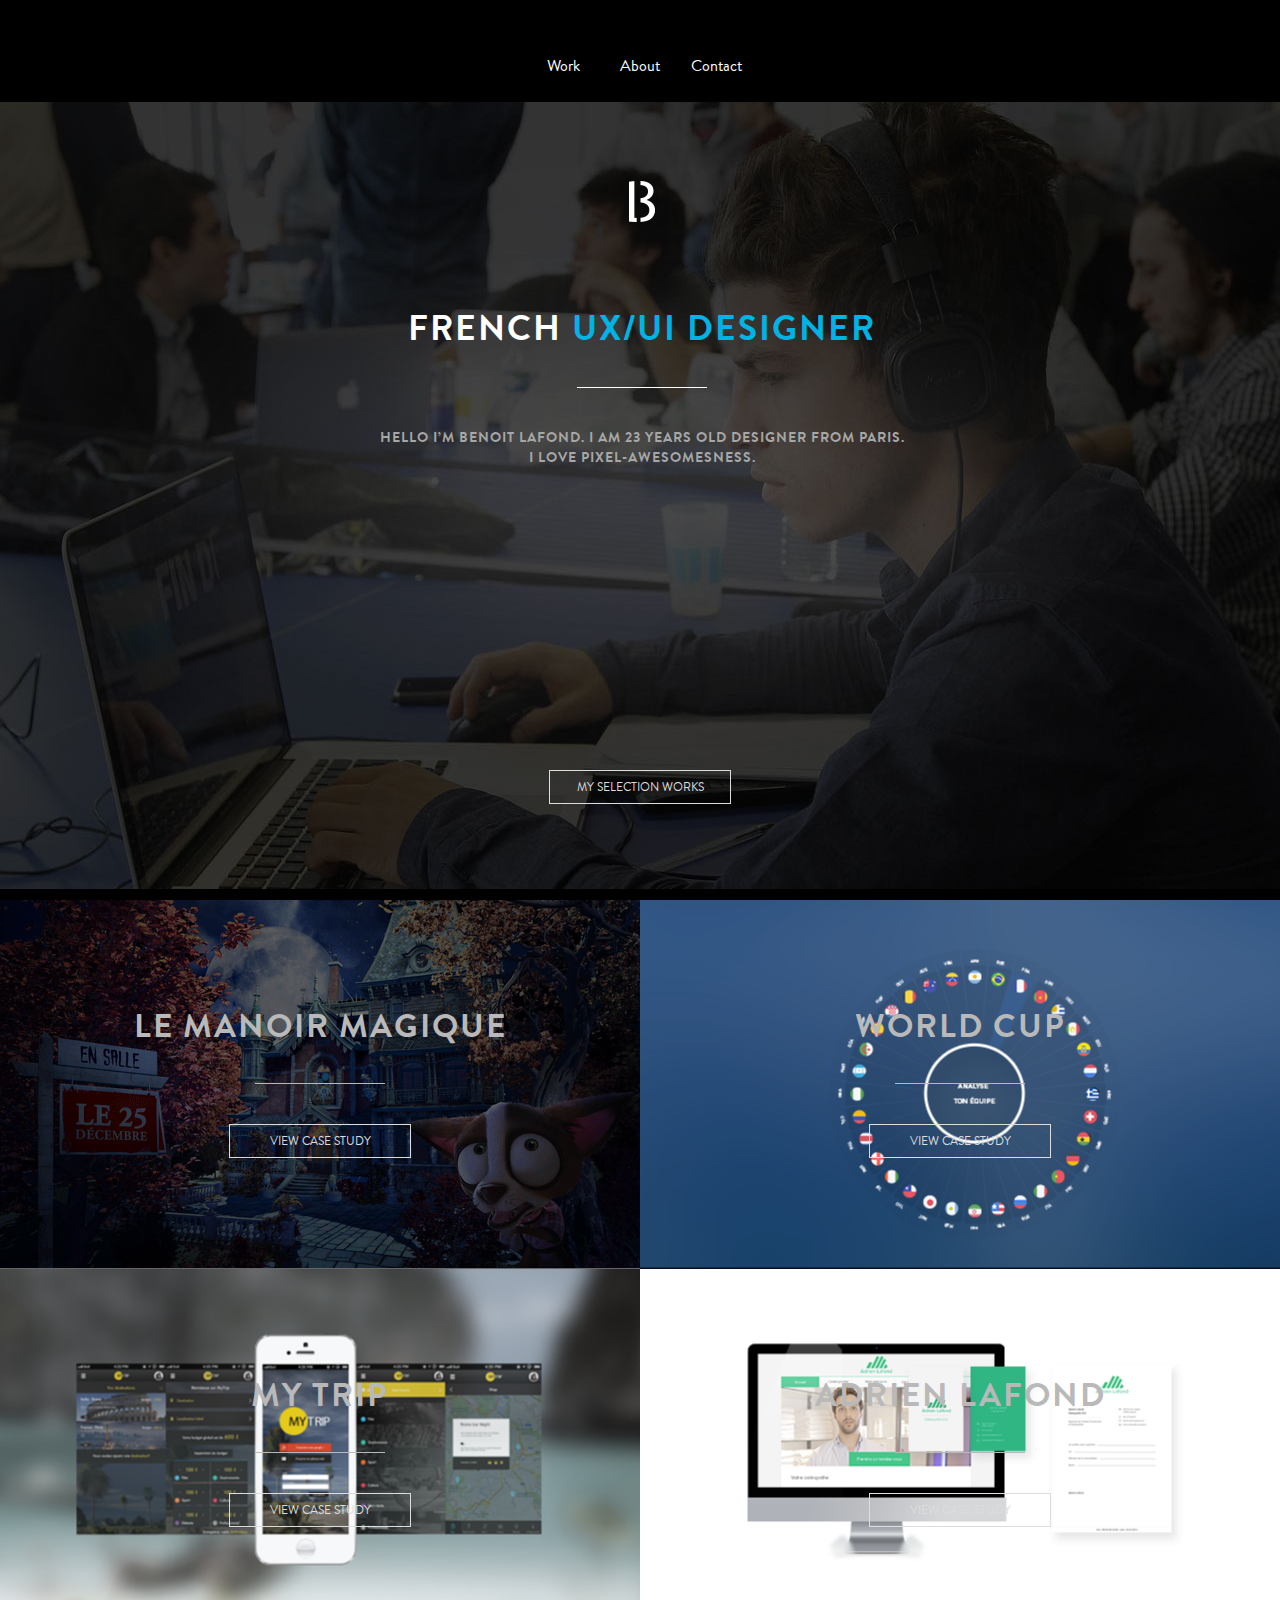
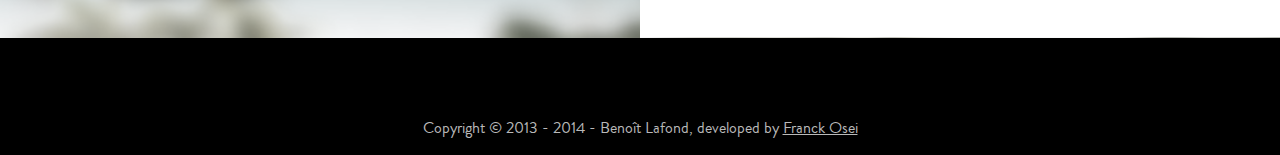
==== www/index.html @ 5cbf1e2f "color + size H1" ====
<!DOCTYPE html>
<html lang="fr" class="no-js">
	<head>
		<meta charset="UTF-8" />
		<meta http-equiv="X-UA-Compatible" content="IE=edge,chrome=1"> 
		<meta name="viewport" content="width=device-width, initial-scale=1.0"> 
		<title>Benoit Lafond - French UX/UI Designer</title>
		<meta name="description" content="Benoit Lafond - French UX/UI Designer - HELLO I’M BENOIT LAFOND. I AM 23 YEARS OLD DESIGNER FROM PARIS. I LOVE PIXEL-AWESOMESNESS." />
		<!--<link rel="stylesheet" type="text/css" href="css/default.css" />-->
		<link rel="stylesheet" type="text/css" href="css/style.css" />
		<script src="js/modernizr.custom.js"></script>
	</head>
	<body>
		<div class="container">

			<div id="top">
			<div class="main">
				<div id="cbp-contentslider" class="cbp-contentslider">
					<header>
					
						<nav>
							<a href="#slide1"><span>Work</span></a>
							<a href="#slide2"><span>About</span></a>
							<a href="#slide3"><span>Contact</span></a>
						</nav>
					
					</header>
					
					<ul>
						<li id="slide1">
							<div id="home">
								<div class="cbp-content">
						  			<div class="logo"></div>
						  			<h1>French <span>UX/UI designer</span></h1>
						  			<div class="separator"></div>
						  			<p>Hello i’m benoit Lafond.
						  			I am 23 years old designer from paris. </br>
							  			I love pixel-awesomesness.</p>
								</div>
							</div>
							
						</li>
						
						<li id="slide2">
							<div id="about">
								<div class="cbp-content">
						  			<div class="logo"></div>
						  			<div class="links">
						  				<a href="#">Who I am</a>
						  				<a href="#middle">What I do</a>
						  			</div>
						  			
						  			<div class="separator"></div>
						  			<p>Lorem ipsum dolor sit amet, consectetur adipisicing elit, sed do eiusmod tempor incididunt ut labore et dolore magna aliqua. Ut enim ad minim veniam, quis nostrud exercitation ullamco laboris nisi ut aliquip ex ea commodo consequat. Duis aute irure dolor in reprehenderit inatur aut odit aut fugit, sed quia consequuntur magni dolores eos qui ratione voluptatem sequi nesciunt. Neque porro quisquam est, qui dolorem ipsum quia dolor sit amet, consectetur, adipisci velit, sed quia non numquam eius modi tempora incidunt ut labore et dolore magnam aliquam </p>
							  		
						  		</div>
							</div>
							
						</li>

					</ul>
					

				</div>
				<div class="btn">
					<a href="#middle">My selection works</a>
				</div>
				
			</div>
			</div>
			
			
  	<div id="middle">
  		<section class="works">
  			
  			<article class="projet-1">
  				
  				<div class="text">
	  				<h1>Le manoir magique</h1>
	  				<div class="separator"></div>
	  				<div class="btn">
		  				<a href="#">View case study</a>
		  			</div>
  				</div>
  			</article>
  			
  			<article class="projet-2">
  				
  				<div class="text">
	  				<h1>World cup</h1>
	  				<div class="separator"></div>
	  				<div class="btn">
		  				<a href="#">View case study</a>
		  			</div>
  				</div>
	  			
  			</article>
  			
  			<article class="projet-3">
  			
  				<div class="text">
	  				<h1>My Trip</h1>
	  				<div class="separator"></div>
	  				<div class="btn">
		  				<a href="#">View case study</a>
		  			</div>
  				</div>
	  			
  			</article>
  			
  			<article class="projet-4">
  			
  				<div class="text">
	  				<h1>Adrien Lafond</h1>
	  				<div class="separator"></div>
	  				<div class="btn">
		  				<a href="#">View case study</a>
		  			</div>
  				</div>
	  			
  			</article>
  			
  		</section>
  	</div>
  	
  	<div id="bottom">
	  	<footer>
	  	
	  		<p>Copyright © 2013 - 2014 - Benoît Lafond, developed by <a href="#">Franck Osei</a></p>
	  	
	  	</footer>
  	</div>	
			
			
			
		</div>
		<script src="https://ajax.googleapis.com/ajax/libs/jquery/1.9.1/jquery.min.js"></script>
		<script src="js/jquery.cbpContentSlider.min.js"></script>
		<script>
			$(function() {
				/*
				- how to call the plugin:
				$( selector ).cbpContentSlider( [options] );
				- options:
				{
					// default transition speed (ms)
					speed : 500,
					// default transition easing
					easing : 'ease-in-out',
					// current item's index
					current : 0
				}
				- destroy:
				$( selector ).cbpContentSlider( 'destroy' );
				*/

				$( '#cbp-contentslider' ).cbpContentSlider();
			});
  
				  $('a[href^="#"]').click(function(){  
				    var the_id = $(this).attr("href");  
				    $('html, body').animate({  
				        scrollTop:$(the_id).offset().top  
				    }, 'slow');  
				    return false;  
				}); 
				
				  $('a[href^="#"]').click(function(){  
				    var the_id = $(this).attr("href");  
				    $('html, body').animate({  
				        scrollLeft:$(the_id).offset().left  
				    }, 'slow');  
				    return false;  
				}); 

		</script>
	</body>
</html>
---- www/css/style.css ----
/* http://meyerweb.com/eric/tools/css/reset/ 
   v2.0 | 20110126
   License: none (public domain)
*/

html, body, div, span, applet, object, iframe,
h1, h2, h3, h4, h5, h6, p, blockquote, pre,
a, abbr, acronym, address, big, cite, code,
del, dfn, em, img, ins, kbd, q, s, samp,
small, strike, strong, sub, sup, tt, var,
b, u, i, center,
dl, dt, dd, ol, ul, li,
fieldset, form, label, legend,
table, caption, tbody, tfoot, thead, tr, th, td,
article, aside, canvas, details, embed, 
figure, figcaption, footer, header, hgroup, 
menu, nav, output, ruby, section, summary,
time, mark, audio, video {
	margin: 0;
	padding: 0;
	border: 0;
	font-size: 100%;
	font: inherit;
	vertical-align: baseline;
}
/* HTML5 display-role reset for older browsers */
article, aside, details, figcaption, figure, 
footer, header, hgroup, menu, nav, section {
	display: block;
}
body {
	line-height: 1;
}
ol, ul {
	list-style: none;
}
blockquote, q {
	quotes: none;
}
blockquote:before, blockquote:after,
q:before, q:after {
	content: '';
	content: none;
}
table {
	border-collapse: collapse;
	border-spacing: 0;
}


/* FONT GENERATOR */

@font-face {
    font-family: 'brandon_grotesquebold_italic';
    src: url('font/brandon_bld_it-webfont.eot');
    src: url('font/brandon_bld_it-webfont.eot?#iefix') format('embedded-opentype'),
         url('font/brandon_bld_it-webfont.woff') format('woff'),
         url('font/brandon_bld_it-webfont.ttf') format('truetype'),
         url('font/brandon_bld_it-webfont.svg#brandon_grotesquebold_italic') format('svg');
    font-weight: normal;
    font-style: normal;

}




@font-face {
    font-family: 'brandon_grotesquebold';
    src: url('font/brandon_bld-webfont.eot');
    src: url('font/brandon_bld-webfont.eot?#iefix') format('embedded-opentype'),
         url('font/brandon_bld-webfont.woff') format('woff'),
         url('font/brandon_bld-webfont.ttf') format('truetype'),
         url('font/brandon_bld-webfont.svg#brandon_grotesquebold') format('svg');
    font-weight: normal;
    font-style: normal;

}




@font-face {
    font-family: 'brandon_grotesqueRgIt';
    src: url('font/brandon_reg_it-webfont.eot');
    src: url('font/brandon_reg_it-webfont.eot?#iefix') format('embedded-opentype'),
         url('font/brandon_reg_it-webfont.woff') format('woff'),
         url('font/brandon_reg_it-webfont.ttf') format('truetype'),
         url('font/brandon_reg_it-webfont.svg#brandon_grotesqueRgIt') format('svg');
    font-weight: normal;
    font-style: normal;

}

@font-face {
    font-family: 'brandon_grotesqueregular';
    src: url('font/brandon_reg-webfont.eot');
    src: url('font/brandon_reg-webfont.eot?#iefix') format('embedded-opentype'),
         url('font/brandon_reg-webfont.woff') format('woff'),
         url('font/brandon_reg-webfont.ttf') format('truetype'),
         url('font/brandon_reg-webfont.svg#brandon_grotesqueregular') format('svg');
    font-weight: normal;
    font-style: normal;

}

/* FONT GENERATOR */


/*GENERIC CSS*/
/* Needed for a fluid height: */
html, body, .container, .main { height: 100%;}

body {
	background: url(images/background.jpg);
	height: 100%;
	min-height: 100%;
	width: 100%;
	margin: 0;
	padding: 0;
	background-color: #000;
	background-repeat: no-repeat;
	background-position:center;
	background-position-y: 90%;
	font-family: "brandon_grotesqueregular";
}

/*GENERIC CSS*/

/* main wrapper */
.cbp-contentslider {
	width: 100%;
	height: 90%;
	margin: 0 auto;
}

.cbp-contentslider > ul {
	list-style: none;
	height: 100%;
	width: 100%;
	overflow: hidden;
	position: relative;
	padding: 0;
	margin: 0;
}

.cbp-contentslider > ul li {
	position: absolute;
	width: 97.6%;
	height: 100%;
	left: 0;
	top: 0;
	padding: 1em;
	color: #fff;
}

/* Whithout JS, we use :target */
.cbp-contentslider > ul li:target {
	z-index: 100;
}
.cbp-contentslider nav {
	
	margin:0 auto;
	width: 20%;	
	text-align: center;	
	font-size: 16px;
}
.cbp-contentslider nav a {
	float: left;
	-webkit-transition: color 0.2s ease-in-out, background-color 0.2s ease-in-out;
	-moz-transition: color 0.2s ease-in-out, background-color 0.2s ease-in-out;
	transition: color 0.2s ease-in-out, background-color 0.2s ease-in-out;
	
}



.cbp-contentslider nav a span {
	display: block;
}

.cbp-contentslider nav a:hover {
	color: #fff;
}

.cbp-contentslider nav a.rc-active {
	
	color: #fff;
}



/*TOP SIDE CSS*/


#top{
	height: 100%;
	width: 90%;
	margin: 0 auto;
	overflow: hidden;
	
	
}

#home{
	height: 100%;
	width: 100%;
	margin: 0 auto;
	float: left;
	overflow: hidden;
	
}

#home ul{
	height: 100%;
	width: 100%;
	margin: 0 auto;
	float: left;
	overflow: hidden;
	
}

#home .home-container {
	width: 80%;
	margin: 0 auto;
	border: 1px solid white;
}






/*Header*/
header {
	padding-top: 5%;	
}

nav {
	margin:0 auto;
	width: 20%;	
	text-align: center;	
	font-size: 16px;
}

nav li{
	display: inline-block;
	padding:0 8% 0 8%;
	height: 10px;
	border-left: 1px solid white;
	border-right: 1px solid white; 
		color: white;
	text-decoration: none;
	cursor: pointer;	
}

nav li:first-child{
	padding:0 8% 0 0; 
	border: none; 	
}

nav li:last-child{
	padding:0 0 0 8%; 
	border: none;	
}

nav a{
	color: white;
	text-decoration: none;	
}

nav a:hover{
	color: white;
	text-decoration: underline;	
}

.logo {
	background-image: url(images/logo.png);
	height: 43px;
	width: 28px;
	margin: 8% auto;
}


/*Header*/


/*First section*/
#home h1 {
	color: #fff;
	text-transform: uppercase;
	font-family: "brandon_grotesquebold";
	text-align: center;
	font-size: 35px;
	letter-spacing: 2px;
}

#home h1 span {
	color: #00b3e5;
}

.separator{
	border-bottom: 1px solid #fff;
	width: 130px;
	margin: 40px auto 20px auto;
}

#home p{
	width: 59%;
	padding: 20px 0 20px 0;
	margin: 0 auto;
	color:#a7a7a7;
	text-transform: uppercase;
	letter-spacing: 1px;
	font-family: "brandon_grotesquebold";
	text-align: center;
	line-height: 20px;
	font-size: 14px;
}

#about .links {
	width: 50%;
	margin: 0 auto;
	text-align: center;
}

#about .links a {
	color:#fff;
	padding: 0 5% 0 5%;
	text-decoration: none;
	text-transform: uppercase;
}

#about p {
	width: 50%;
	text-align:center;
	margin: 35px auto;
	color: rgba(255, 255, 255, 0.3);
	line-height: 20px;
}



.btn a {
	border: 1px solid #dddddd;
	text-align: center;
	width: 180px;
	display: block;
	margin:0 auto;
	padding: 10px 0 10px 0;
	color: #dddddd;
	text-decoration: none;
	text-transform: uppercase;
	font-size: 12px;
	position: relative;
	bottom:40px;
	z-index: 999;
	
}

/*First section*/
/*TOP SIDE CSS*/


/*MIDDLE SIDE CSS*/

#middle {
	height: 90%;
}

#middle .works{
	}

#middle .works article{
	width: 50%;
	height:370px;
	float: left;
}

#middle h1 {
	color: #fff;
	text-transform: uppercase;
	font-family: "brandon_grotesquebold";
	text-align: center;
	font-size: 33px;
	letter-spacing: 2px;
	
}



#middle .separator{
	border-bottom: 1px solid #fff;
	width: 130px;
	margin: 40px auto 80px auto;
}

#middle p{
	width: 48%;
	padding: 20px 0 20px 0;
	margin: 0 auto;
	color:#a7a7a7;
	text-transform: uppercase;
	letter-spacing: 1px;
	font-family: "brandon_grotesquebold";
	text-align: center;
	line-height: 35px;
}


#middle .btn a {
	border: 1px solid #dddddd;
	text-align: center;
	width: 180px;
	display: block;
	margin:2% auto;
	padding: 10px 0 10px 0;
	color: #dddddd;
	text-decoration: none;
	text-transform: uppercase;
	font-size: 12px;
	
}

#middle .works article .text{
	padding-top: 110px;
	background-color: rgba(0, 0, 0, 0.0);
	height: 259px;
	opacity: 1;
	transition: background 0.2s ease-in-out;
}

#middle .works article .text:hover{
	background-color: rgba(0, 0, 0, 0.7);
	transition: background 0.2s ease-in-out;
}

#middle .works .projet-1{
	background-image: url(images/le-manoir-enchante.png);
	background-repeat: no-repeat;
	background-position: center;
	height:369px;
}

#middle .works .projet-2{
	background-image: url(images/world-cup.png);
	background-repeat: no-repeat;
	background-position: center;
	height:369px;
}

#middle .works .projet-3{
	background-image: url(images/mytrip.png);
	background-repeat: no-repeat;
	background-position: center;
	height:369px;
}

#middle .works .projet-4{
	background-image: url(images/adrienlafond.png);
	background-repeat: no-repeat;
	background-position: center;
	height:369px;
}

#middle .works article .text h1{
	color: #b9b9b9;
}

#middle .works article .text .separator{
	border-bottom:1px solid #b9b9b9;
	margin: 40px auto 80px auto;
}


/*MIDDLE SIDE CSS*/




/*BOTTOM SIDE CSS*/

#bottom {
	color: #b9b9b9;
	height: 5%;
	/*height: 61px;*/
	
}

#bottom footer {
	position: relative;
	text-align: center;
	display: inline-block;
	margin: 0 auto;
	width: 100%;
	
}

#bottom footer p{
	text-align: center;
	position: relative;
	margin: 0 auto;
	text-align: center;
	display: inline-block;
	padding: 10px 0 10px 0;
	height: 8%;
	margin: 0 auto;
	width: 100%;
	
}

#bottom footer a{
	color: #b9b9b9;
	
}
/*BOTTOM SIDE CSS*/
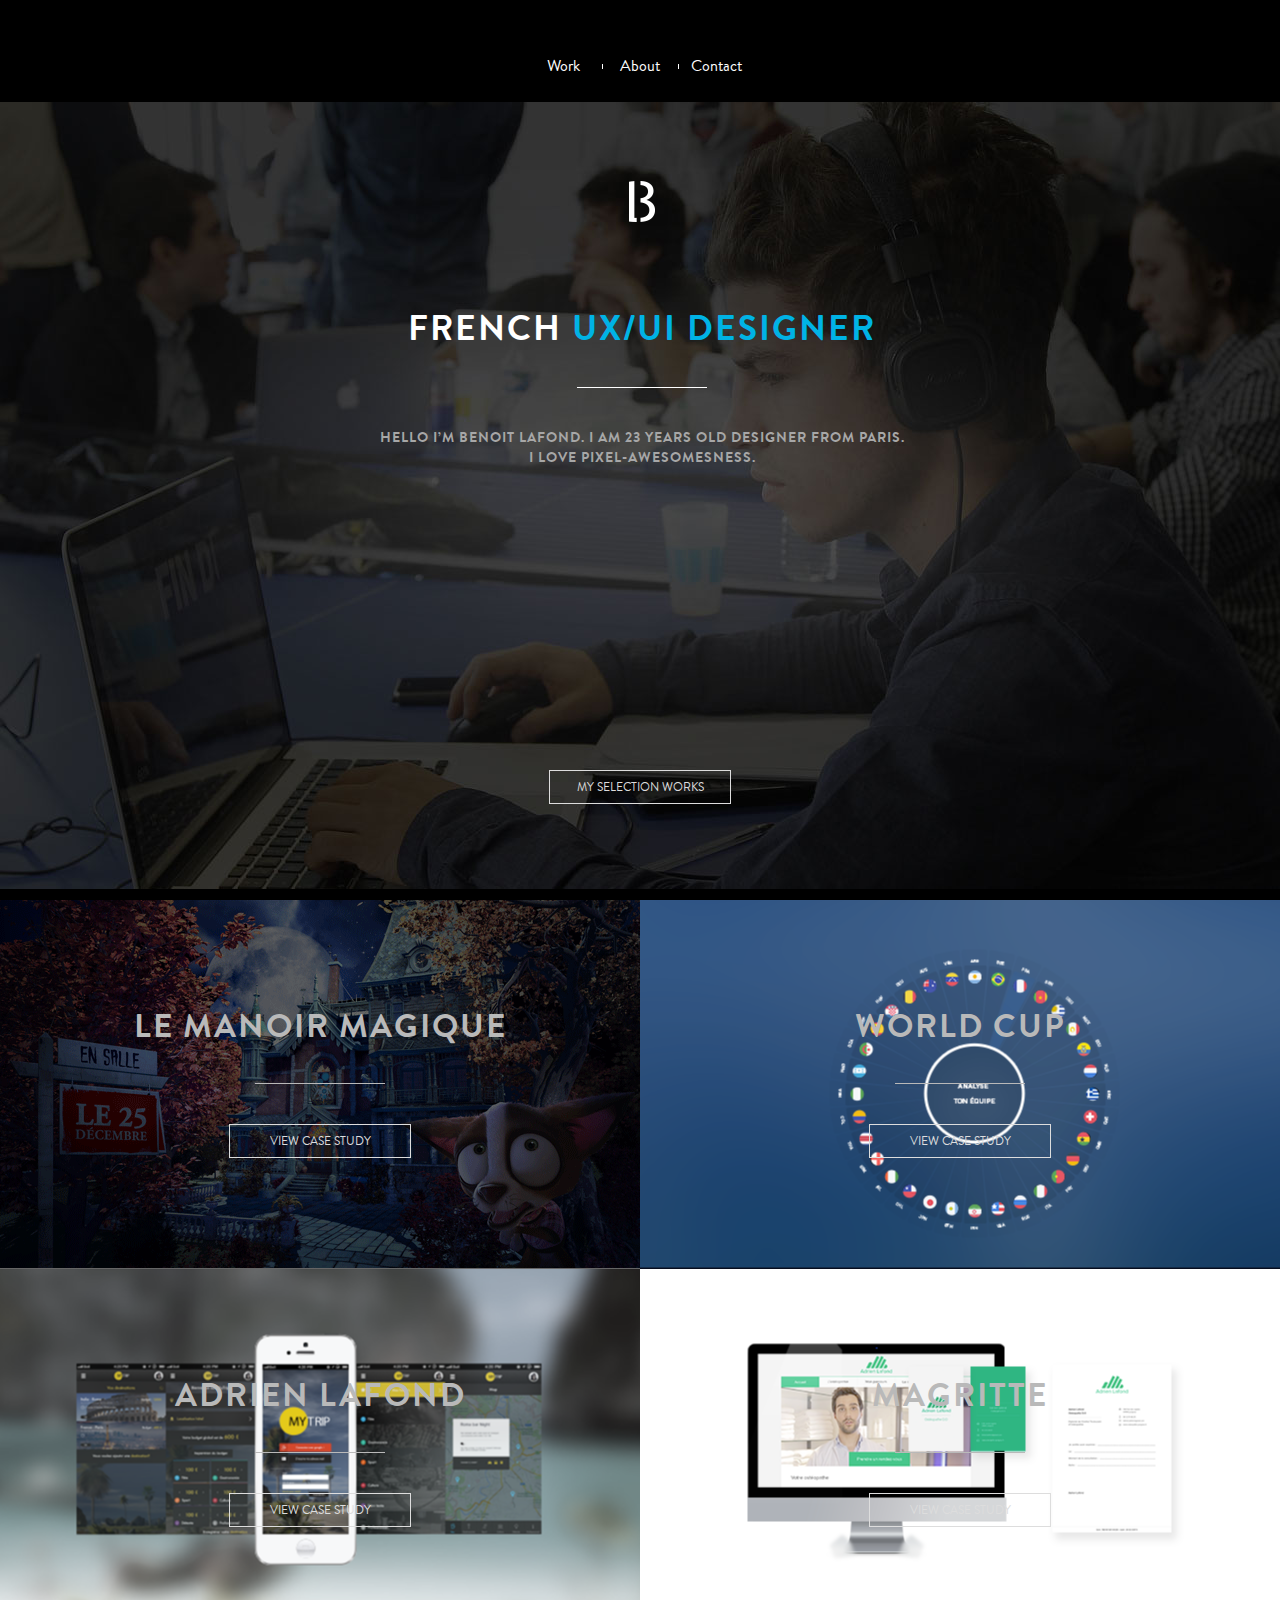
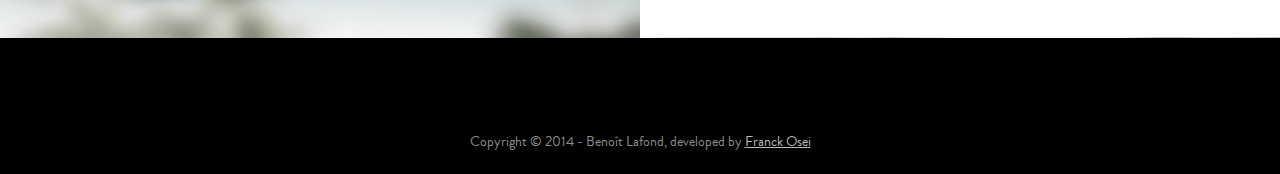
==== commit d4023632: "modif franck" ====
--- a/www/index.html
+++ b/www/index.html
@@ -45,17 +45,42 @@
 							<div id="about">
 								<div class="cbp-content">
 						  			<div class="logo"></div>
-						  			<div class="links">
-						  				<a href="#">Who I am</a>
-						  				<a href="#middle">What I do</a>
+						  			<div class="left">
+						  				<h1>Who I am ?</h1>
+						  				<p>
+							  				Lorem ipsum dolor sit amet, consectetur adipisicing elit, sed do eiusmod tempor incididunt ut labore et dolore magna aliqua. Ut enim ad minim veniam, quis nostrud exercitation ullamco laboris nisi ut aliquip ex ea commodo consequat. Duis aute irure dolor in reprehenderit inatur aut odit aut fugit, sed quia consequuntur magni dolores eos qui ratione voluptatem sequi nesciunt. Neque porro quisquam est, qui dolorem ipsum quia dolor sit amet, consectetur, adipisci velit, sed quia non numquam eius modi tempora incidunt ut labore et dolore magnam aliquam. 
+						  				</p>
 						  			</div>
 						  			
-						  			<div class="separator"></div>
-						  			<p>Lorem ipsum dolor sit amet, consectetur adipisicing elit, sed do eiusmod tempor incididunt ut labore et dolore magna aliqua. Ut enim ad minim veniam, quis nostrud exercitation ullamco laboris nisi ut aliquip ex ea commodo consequat. Duis aute irure dolor in reprehenderit inatur aut odit aut fugit, sed quia consequuntur magni dolores eos qui ratione voluptatem sequi nesciunt. Neque porro quisquam est, qui dolorem ipsum quia dolor sit amet, consectetur, adipisci velit, sed quia non numquam eius modi tempora incidunt ut labore et dolore magnam aliquam </p>
+						  			<div class="separator">
+						  			</div>
+						  			
+						  			<div class="right">
+						  				<h1>What I do ?</h1>
+						  				<p>
+							  				Lorem ipsum dolor sit amet, consectetur adipisicing elit, sed do eiusmod tempor incididunt ut labore et dolore magna aliqua. Ut enim ad minim veniam, quis nostrud exercitation ullamco laboris nisi ut aliquip ex ea commodo consequat. Duis aute irure dolor in reprehenderit inatur aut odit aut fugit, sed quia consequuntur magni dolores eos qui ratione voluptatem sequi nesciunt. Neque porro quisquam est, qui dolorem ipsum quia dolor sit amet, consectetur, adipisci velit, sed quia non numquam eius modi tempora incidunt ut labore et dolore magnam aliquam. 
+						  				</p>
+						  			</div>
+						  		
 							  		
 						  		</div>
 							</div>
 							
+						</li>
+						
+						<li id="slide3">
+							<div id="contact">
+								<div class="cbp-content">
+						  			<div class="space"></div>
+						  			<div class="contact-block">
+							  			<h1>lafond.benoit@gmail.com</h1>
+							  			<h2>Contact me</h2>
+						  			</div>
+						  			<div class="separator"></div>
+						  			<p>I am looking for an internship from July to October.<br>
+I am very motivated and I'm looking for a good agency in all of the world.</p>
+								</div>
+							</div>
 						</li>
 
 					</ul>
@@ -99,7 +124,7 @@
   			<article class="projet-3">
   			
   				<div class="text">
-	  				<h1>My Trip</h1>
+	  				<h1>Adrien Lafond</h1>
 	  				<div class="separator"></div>
 	  				<div class="btn">
 		  				<a href="#">View case study</a>
@@ -111,7 +136,7 @@
   			<article class="projet-4">
   			
   				<div class="text">
-	  				<h1>Adrien Lafond</h1>
+	  				<h1>Magritte</h1>
 	  				<div class="separator"></div>
 	  				<div class="btn">
 		  				<a href="#">View case study</a>
@@ -126,7 +151,7 @@
   	<div id="bottom">
 	  	<footer>
 	  	
-	  		<p>Copyright © 2013 - 2014 - Benoît Lafond, developed by <a href="#">Franck Osei</a></p>
+	  		<p>Copyright © 2014 - Benoît Lafond, developed by <a href="#">Franck Osei</a></p>
 	  	
 	  	</footer>
   	</div>	
--- a/www/css/style.css
+++ b/www/css/style.css
@@ -165,15 +165,24 @@
 	text-align: center;	
 	font-size: 16px;
 }
+
+
+
 .cbp-contentslider nav a {
 	float: left;
+	background-image: url("images/menu-sep.png");
+	background-position: 0px 6px;
+	background-repeat: no-repeat;
 	-webkit-transition: color 0.2s ease-in-out, background-color 0.2s ease-in-out;
 	-moz-transition: color 0.2s ease-in-out, background-color 0.2s ease-in-out;
 	transition: color 0.2s ease-in-out, background-color 0.2s ease-in-out;
 	
 }
 
-
+.cbp-contentslider nav a:first-child {
+	background: none;
+	
+}
 
 .cbp-contentslider nav a span {
 	display: block;
@@ -210,6 +219,8 @@
 	overflow: hidden;
 	
 }
+
+
 
 #home ul{
 	height: 100%;
@@ -281,6 +292,12 @@
 	margin: 8% auto;
 }
 
+.space {
+	height: 43px;
+	width: 28px;
+	margin: 8% auto;
+}
+
 
 /*Header*/
 
@@ -318,27 +335,107 @@
 	font-size: 14px;
 }
 
-#about .links {
-	width: 50%;
-	margin: 0 auto;
-	text-align: center;
-}
-
-#about .links a {
-	color:#fff;
-	padding: 0 5% 0 5%;
-	text-decoration: none;
-	text-transform: uppercase;
+#about{
+	position: relative;
+}
+
+#about h1 {
+	text-align: center;
+	font-size: 16px;
+	color: #00b3e5;
+	text-transform: uppercase;
+	margin-bottom: 60px;
+}
+
+#about .separator {
+	position: absolute;
+	left: 0;
+	right: 0;
+	width: 8%;
+	margin: 8px auto 8px auto;
+	
+}
+
+
+#about .right {
+	width: 46%;
+	float: right;
+	
+}
+
+#about .left {
+	width: 46%;
+	float: left;
+
+
 }
 
 #about p {
-	width: 50%;
-	text-align:center;
-	margin: 35px auto;
-	color: rgba(255, 255, 255, 0.3);
+	color: rgba(255, 255, 255, 0.5);
+	width: 100%;
 	line-height: 20px;
-}
-
+	text-align: justify;
+
+
+}
+
+#contact{
+	height: 100%;
+	width: 100%;
+	margin: 0 auto;
+	float: left;
+	overflow: hidden;
+	position: relative;
+	
+}
+
+
+
+#contact .contact-block {
+	width: 565px;
+	margin: 0 auto;
+	position: relative;
+}
+
+
+#contact h1 {
+	color: #fff;
+	text-transform: uppercase;
+	font-family: "brandon_grotesquebold";
+	text-align: center;
+	font-size: 35px;
+	letter-spacing: 2px;
+}
+
+#contact h2 {
+	color: #00b3e5;
+	font-size: 14px;
+	text-transform: uppercase;
+	font-family: "brandon_grotesquebold";
+	right: 4px;
+	top: -18px;
+	position: absolute;
+}
+
+
+.separator{
+	border-bottom: 1px solid #fff;
+	width: 130px;
+	margin: 40px auto 20px auto;
+}
+
+#contact p{
+	width: 59%;
+	padding: 20px 0 20px 0;
+	margin: 0 auto;
+	color:#a7a7a7;
+	text-transform: uppercase;
+	letter-spacing: 1px;
+	font-family: "brandon_grotesquebold";
+	text-align: center;
+	line-height: 20px;
+	font-size: 14px;
+}
 
 
 .btn a {
@@ -502,7 +599,9 @@
 	margin: 0 auto;
 	text-align: center;
 	display: inline-block;
-	padding: 10px 0 10px 0;
+	padding: 25px 0 25px 0;
+	color: #8D8D8D;
+	font-size: 14px;
 	height: 8%;
 	margin: 0 auto;
 	width: 100%;
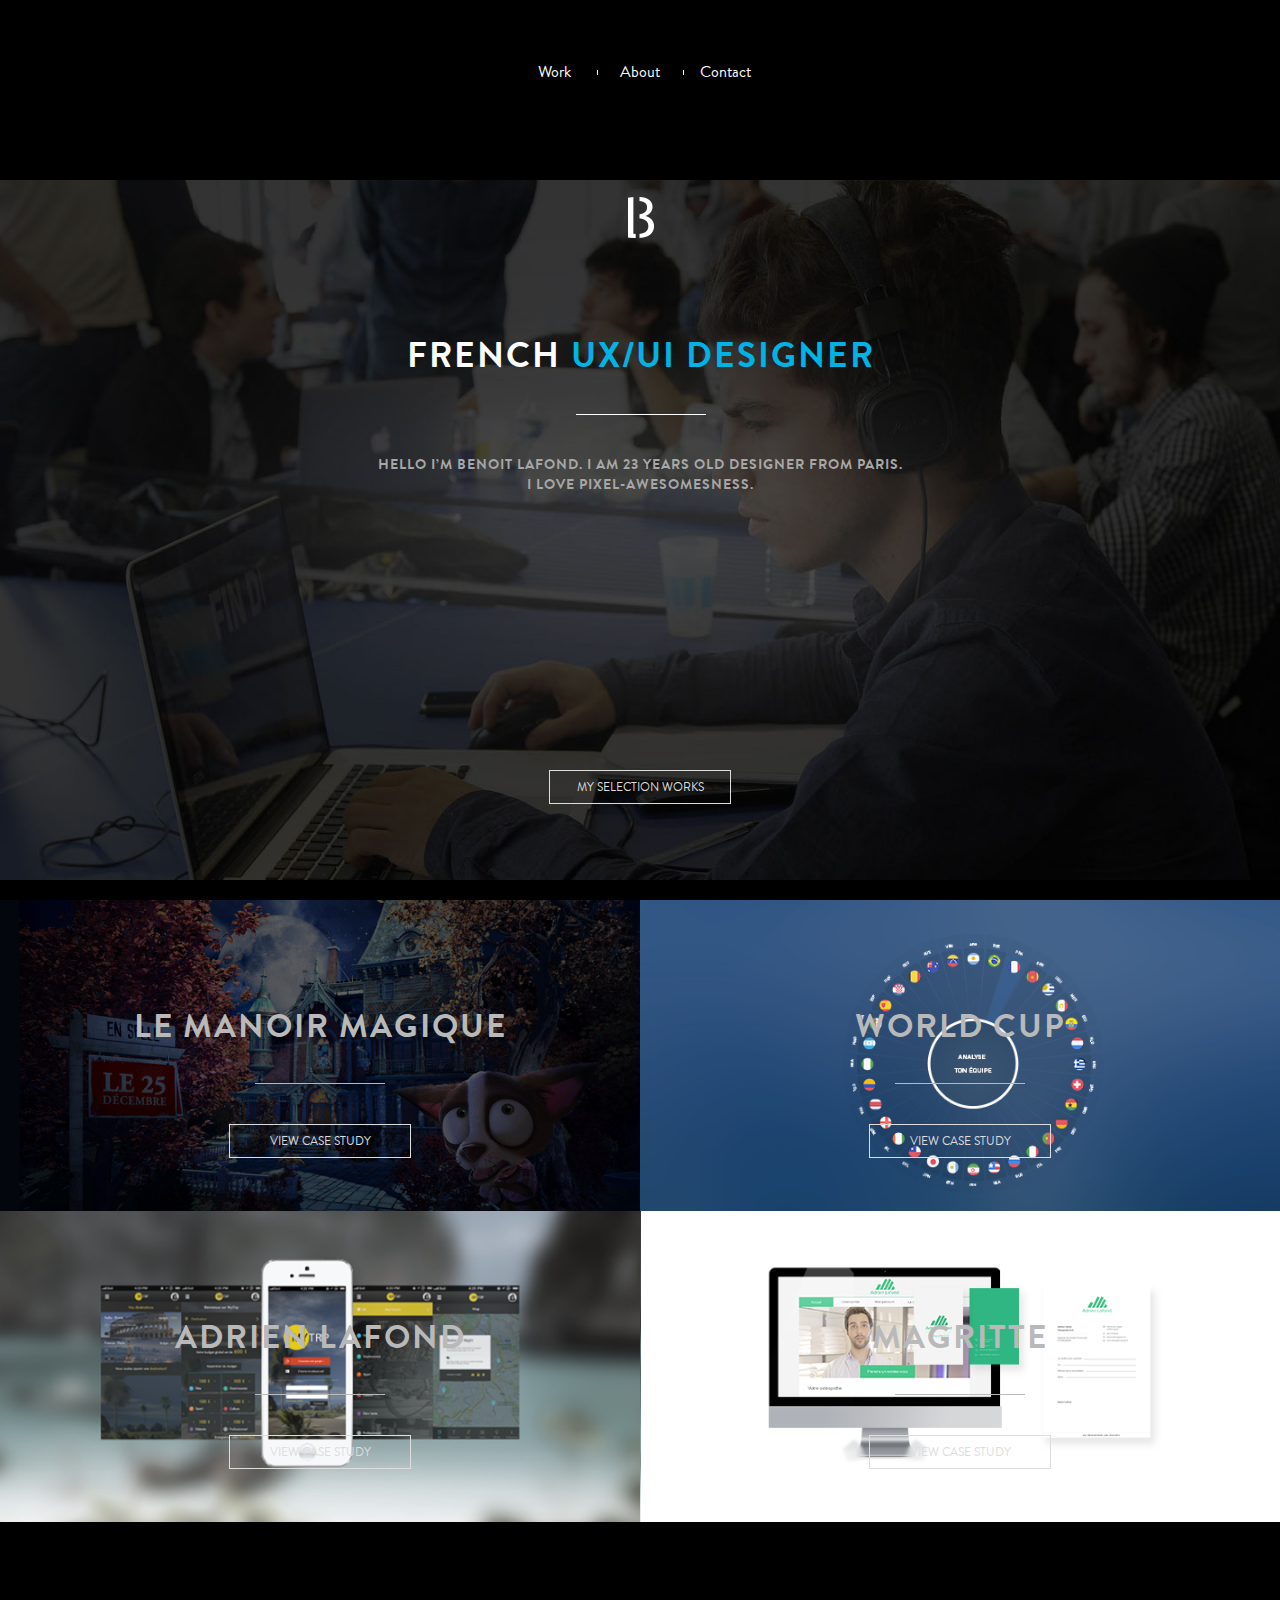
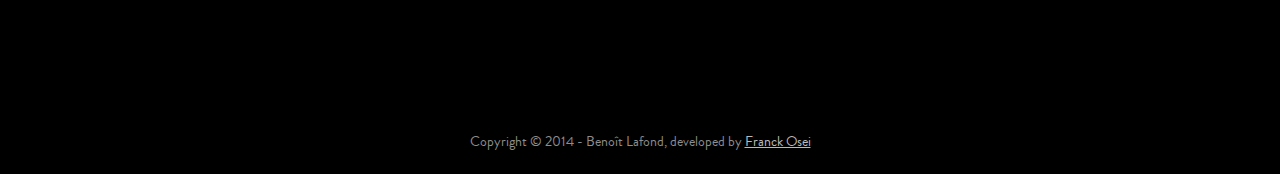
==== commit 18bb5ce8: "push" ====
--- a/www/index.html
+++ b/www/index.html
@@ -115,7 +115,7 @@
 	  				<h1>World cup</h1>
 	  				<div class="separator"></div>
 	  				<div class="btn">
-		  				<a href="#">View case study</a>
+		  				<a href="works/worldcup.html">View case study</a>
 		  			</div>
   				</div>
 	  			
@@ -158,8 +158,10 @@
 			
 			
 			
-		</div>
-		<script src="https://ajax.googleapis.com/ajax/libs/jquery/1.9.1/jquery.min.js"></script>
+  	</div>
+
+	</body>
+			<script src="https://ajax.googleapis.com/ajax/libs/jquery/1.9.1/jquery.min.js"></script>
 		<script src="js/jquery.cbpContentSlider.min.js"></script>
 		<script>
 			$(function() {
@@ -199,5 +201,4 @@
 				}); 
 
 		</script>
-	</body>
 </html>
--- a/www/css/style.css
+++ b/www/css/style.css
@@ -111,17 +111,24 @@
 /* Needed for a fluid height: */
 html, body, .container, .main { height: 100%;}
 
+.left{
+	width: 50%;
+	float: left;
+}
+
+.right{
+	width: 50%;
+	float: left;
+}
+
 body {
-	background: url(images/background.jpg);
+	
 	height: 100%;
 	min-height: 100%;
 	width: 100%;
 	margin: 0;
 	padding: 0;
 	background-color: #000;
-	background-repeat: no-repeat;
-	background-position:center;
-	background-position-y: 90%;
 	font-family: "brandon_grotesqueregular";
 }
 
@@ -204,9 +211,14 @@
 
 #top{
 	height: 100%;
-	width: 90%;
+	width: 100%;
 	margin: 0 auto;
 	overflow: hidden;
+	background: url(images/background.jpg);
+	background-size: 100%;
+	background-repeat: no-repeat;
+	background-position:center;
+	background-position-y: 90%;
 	
 	
 }
@@ -470,7 +482,6 @@
 
 #middle .works article{
 	width: 50%;
-	height:370px;
 	float: left;
 }
 
@@ -522,7 +533,7 @@
 #middle .works article .text{
 	padding-top: 110px;
 	background-color: rgba(0, 0, 0, 0.0);
-	height: 259px;
+	height: 100%;
 	opacity: 1;
 	transition: background 0.2s ease-in-out;
 }
@@ -535,29 +546,32 @@
 #middle .works .projet-1{
 	background-image: url(images/le-manoir-enchante.png);
 	background-repeat: no-repeat;
-	background-position: center;
-	height:369px;
+	background-size: 100%;
+	background-position: center;
 }
 
 #middle .works .projet-2{
 	background-image: url(images/world-cup.png);
 	background-repeat: no-repeat;
-	background-position: center;
-	height:369px;
+	background-size: 100%;
+	background-position: center;
+
 }
 
 #middle .works .projet-3{
 	background-image: url(images/mytrip.png);
 	background-repeat: no-repeat;
-	background-position: center;
-	height:369px;
+	background-size: 100%;
+	background-position: center;
+	
 }
 
 #middle .works .projet-4{
 	background-image: url(images/adrienlafond.png);
 	background-repeat: no-repeat;
-	background-position: center;
-	height:369px;
+	background-size: 100%;
+	background-position: center;
+	
 }
 
 #middle .works article .text h1{
@@ -614,3 +628,143 @@
 }
 /*BOTTOM SIDE CSS*/
 
+
+/*WC CSS*/
+
+/*icons*/
+
+#worldcup .what{
+	background-image: url(images/what.png);
+	background-repeat: no-repeat;
+	background-position: center;
+	padding: 30px 0 0px 0;
+	height: 22px;
+	
+}
+
+#worldcup .where{
+	background-image: url(images/where.png);
+	background-repeat: no-repeat;
+	background-position: center;
+	padding: 30px 0 0px 0;
+	height: 22px;
+	
+}
+
+#worldcup .who{
+	background-image: url(images/who.png);
+	background-repeat: no-repeat;
+	background-position: center;
+	padding: 30px 0 0px 0;
+	height: 22px;
+	
+}
+
+#worldcup .when{
+	background-image: url(images/when.png);
+	background-repeat: no-repeat;
+	background-position: center;
+	padding: 30px 0 0px 0;
+	height: 22px;
+	
+}
+/*icons*/
+
+#worldcup{
+	background-color: #4c6883;
+	height: 100%;
+	height: 100%;
+	min-height: 100%;
+	width: 100%;
+	margin: 0;
+	padding: 0;
+	font-family: "brandon_grotesqueregular";
+}
+
+#worldcup .container{
+	width: 78%;
+	margin: 0 auto;
+}
+
+#worldcup header{
+	border-bottom: 1px solid rgba(255, 255, 255, 0.4);
+	padding-bottom: 75px;
+	width: 100%;
+} 
+
+#worldcup ul {
+	padding: 0px 0 35px 0;
+}
+
+#worldcup ul li {
+	float: left;
+	width: 25%;
+	text-align: center;
+	color: #dbe1e6;
+	text-transform: uppercase;
+	font-size: 12px;
+}
+
+#worldcup #top-4w {
+	height: 5%;
+}
+
+#worldcup #zero {
+	height: 20%;
+}
+
+#worldcup #first {
+	height: 75%;
+	background-image: url(images/bg-blur.png);
+	background-size: 100%;
+	background-position: center;
+}
+
+#worldcup .top-quit .quit-icon{
+	background-image: url(images/quit.png);
+	background-repeat: no-repeat;
+	background-position: center;
+	height: 21px;
+	padding: 0 11px 0 11px;
+	margin:25px auto 50px auto;
+	
+}
+
+#worldcup .top-quit h1 {
+	text-transform: uppercase;
+	color: rgba(255, 255, 255, 0.8);
+	text-align: center;
+	font-size: 31px;
+	margin-top: 0;
+	
+	
+}
+
+#worldcup .top-quit .separator {
+	width:20px;
+	margin: 24px auto;
+	border: 1px solid rgba(255, 255, 255, 0.2);
+	
+}
+
+#worldcup .top-quit h2 {
+	text-transform: uppercase;
+	color: rgba(255, 255, 255, 0.5);
+	text-align: center;
+	font-size: 14px;
+	
+}
+
+#worldcup #first h1 {
+	font-size: 30px;
+	font-family: "brandon_grotesquebold";
+	text-transform: uppercase;
+	color: #fff;
+	
+}
+
+#worldcup #first .separator {
+	width: 70%;
+	margin: 25px 0 25px 0;;
+	
+}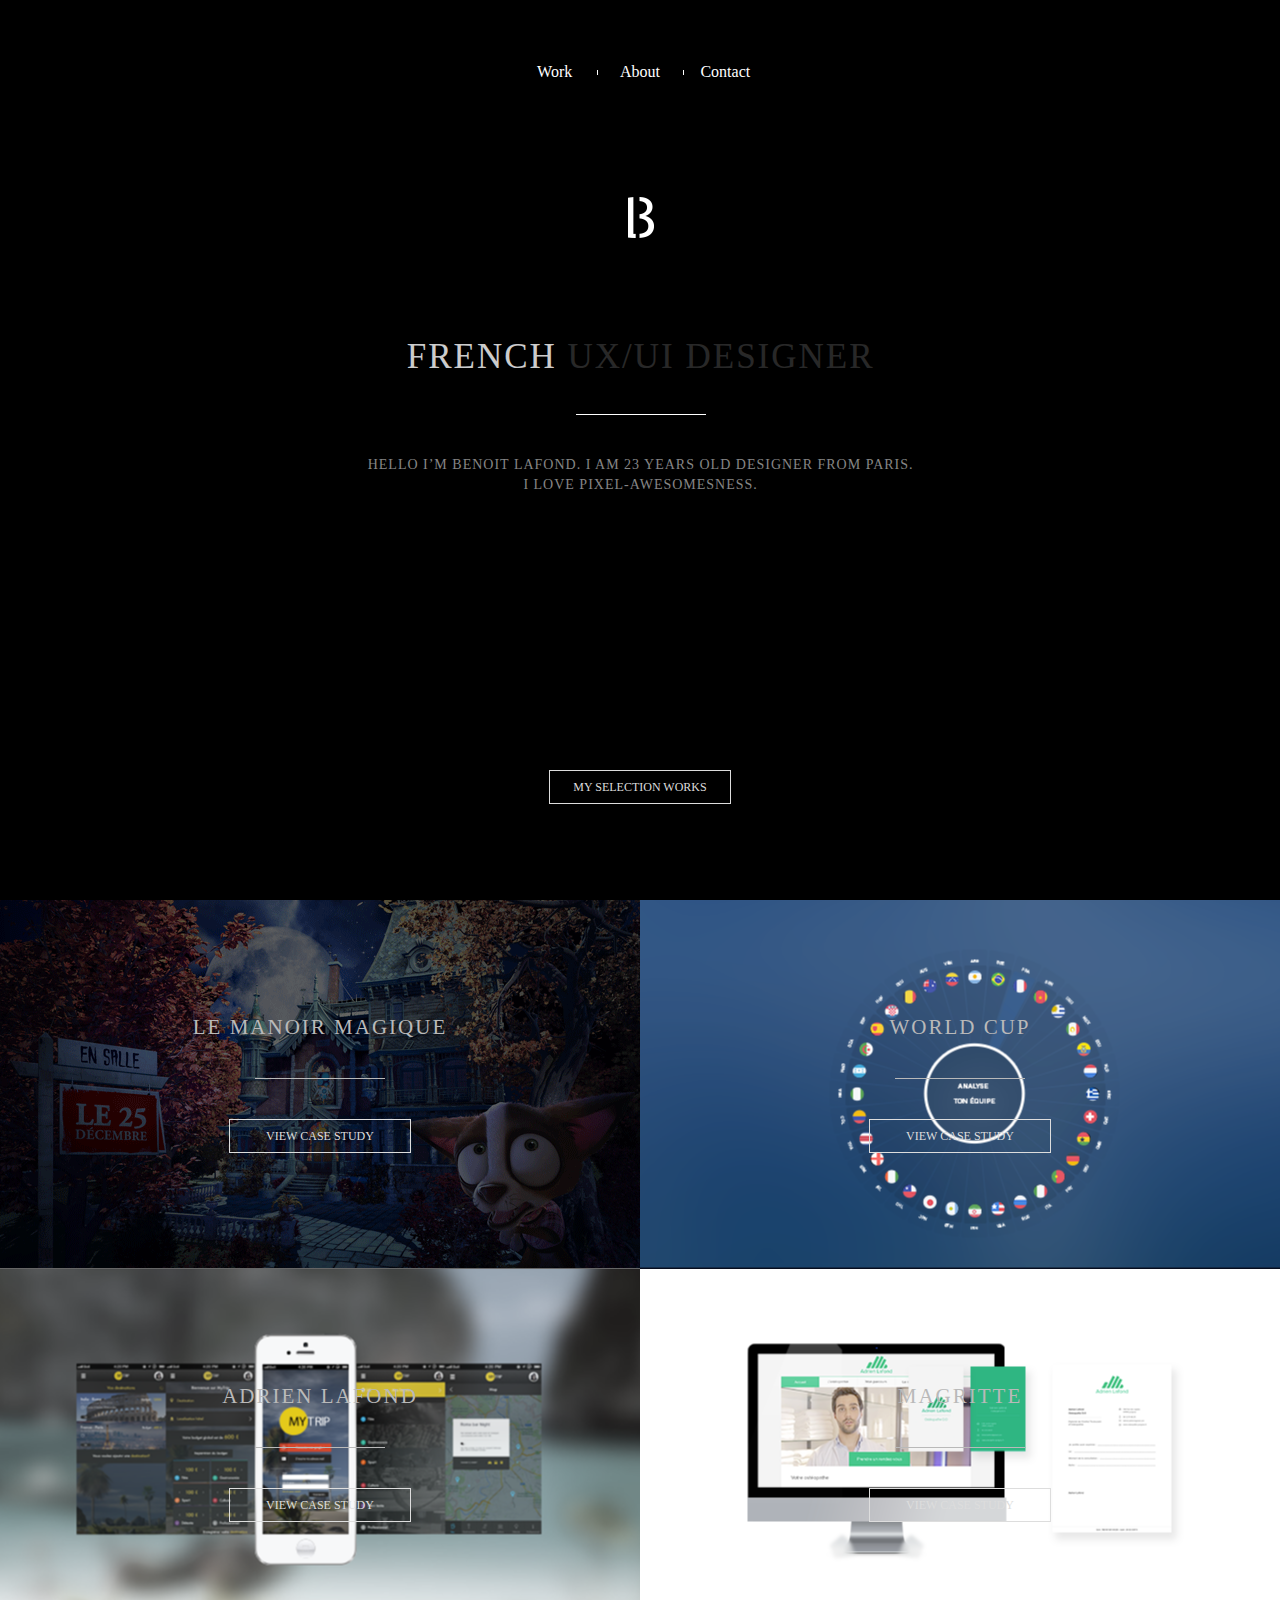
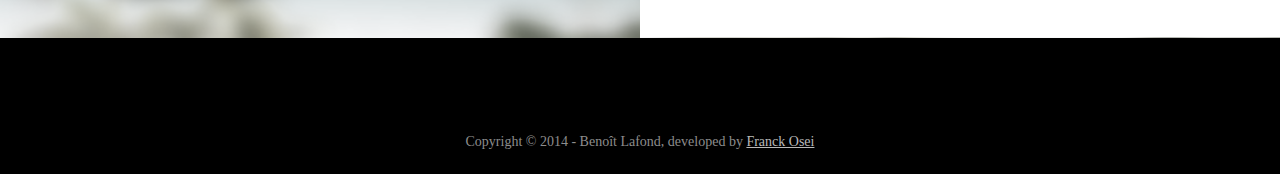
==== commit 8c55fe06: "logo-contact" ====
--- a/www/index.html
+++ b/www/index.html
@@ -8,6 +8,7 @@
 		<meta name="description" content="Benoit Lafond - French UX/UI Designer - HELLO I’M BENOIT LAFOND. I AM 23 YEARS OLD DESIGNER FROM PARIS. I LOVE PIXEL-AWESOMESNESS." />
 		<!--<link rel="stylesheet" type="text/css" href="css/default.css" />-->
 		<link rel="stylesheet" type="text/css" href="css/style.css" />
+		<link rel="stylesheet" type="text/css" href="css/fonts.css" />
 		<script src="js/modernizr.custom.js"></script>
 	</head>
 	<body>
@@ -58,7 +59,7 @@
 						  			<div class="right">
 						  				<h1>What I do ?</h1>
 						  				<p>
-							  				Lorem ipsum dolor sit amet, consectetur adipisicing elit, sed do eiusmod tempor incididunt ut labore et dolore magna aliqua. Ut enim ad minim veniam, quis nostrud exercitation ullamco laboris nisi ut aliquip ex ea commodo consequat. Duis aute irure dolor in reprehenderit inatur aut odit aut fugit, sed quia consequuntur magni dolores eos qui ratione voluptatem sequi nesciunt. Neque porro quisquam est, qui dolorem ipsum quia dolor sit amet, consectetur, adipisci velit, sed quia non numquam eius modi tempora incidunt ut labore et dolore magnam aliquam. 
+							  				Lorem ipsum dolor sit amet, consectetur adipisicing elit, sed do eiusmod tempor incididunt ut labore et dolore magna aliqua. Ut enim ad minim veniam, quis nostrud exercitation ullamco laboris nisi ut aliquip ex ea commodo consequat. Duis aute irure dolor in reprehenderit inatur aut odit aut fugit, sed quia consequuntur magni dolores eos qui ratione voluptatem sequi nesciunt.
 						  				</p>
 						  			</div>
 						  		
@@ -71,7 +72,7 @@
 						<li id="slide3">
 							<div id="contact">
 								<div class="cbp-content">
-						  			<div class="space"></div>
+						  			<div class="logo"></div>
 						  			<div class="contact-block">
 							  			<h1>lafond.benoit@gmail.com</h1>
 							  			<h2>Contact me</h2>
--- a/www/css/style.css
+++ b/www/css/style.css
@@ -48,63 +48,6 @@
 }
 
 
-/* FONT GENERATOR */
-
-@font-face {
-    font-family: 'brandon_grotesquebold_italic';
-    src: url('font/brandon_bld_it-webfont.eot');
-    src: url('font/brandon_bld_it-webfont.eot?#iefix') format('embedded-opentype'),
-         url('font/brandon_bld_it-webfont.woff') format('woff'),
-         url('font/brandon_bld_it-webfont.ttf') format('truetype'),
-         url('font/brandon_bld_it-webfont.svg#brandon_grotesquebold_italic') format('svg');
-    font-weight: normal;
-    font-style: normal;
-
-}
-
-
-
-
-@font-face {
-    font-family: 'brandon_grotesquebold';
-    src: url('font/brandon_bld-webfont.eot');
-    src: url('font/brandon_bld-webfont.eot?#iefix') format('embedded-opentype'),
-         url('font/brandon_bld-webfont.woff') format('woff'),
-         url('font/brandon_bld-webfont.ttf') format('truetype'),
-         url('font/brandon_bld-webfont.svg#brandon_grotesquebold') format('svg');
-    font-weight: normal;
-    font-style: normal;
-
-}
-
-
-
-
-@font-face {
-    font-family: 'brandon_grotesqueRgIt';
-    src: url('font/brandon_reg_it-webfont.eot');
-    src: url('font/brandon_reg_it-webfont.eot?#iefix') format('embedded-opentype'),
-         url('font/brandon_reg_it-webfont.woff') format('woff'),
-         url('font/brandon_reg_it-webfont.ttf') format('truetype'),
-         url('font/brandon_reg_it-webfont.svg#brandon_grotesqueRgIt') format('svg');
-    font-weight: normal;
-    font-style: normal;
-
-}
-
-@font-face {
-    font-family: 'brandon_grotesqueregular';
-    src: url('font/brandon_reg-webfont.eot');
-    src: url('font/brandon_reg-webfont.eot?#iefix') format('embedded-opentype'),
-         url('font/brandon_reg-webfont.woff') format('woff'),
-         url('font/brandon_reg-webfont.ttf') format('truetype'),
-         url('font/brandon_reg-webfont.svg#brandon_grotesqueregular') format('svg');
-    font-weight: normal;
-    font-style: normal;
-
-}
-
-/* FONT GENERATOR */
 
 
 /*GENERIC CSS*/
@@ -214,8 +157,8 @@
 	width: 100%;
 	margin: 0 auto;
 	overflow: hidden;
-	background: url(images/background.jpg);
-	background-size: 100%;
+	/*background: url(images/background.jpg);*/
+	background-size: 100% 100%;
 	background-repeat: no-repeat;
 	background-position:center;
 	background-position-y: 90%;
@@ -322,10 +265,11 @@
 	text-align: center;
 	font-size: 35px;
 	letter-spacing: 2px;
+	opacity:.8;
 }
 
 #home h1 span {
-	color: #00b3e5;
+	opacity:.2;
 }
 
 .separator{
@@ -345,6 +289,7 @@
 	text-align: center;
 	line-height: 20px;
 	font-size: 14px;
+	opacity: .8;
 }
 
 #about{
@@ -490,7 +435,7 @@
 	text-transform: uppercase;
 	font-family: "brandon_grotesquebold";
 	text-align: center;
-	font-size: 33px;
+	font-size: 21px;
 	letter-spacing: 2px;
 	
 }
@@ -531,9 +476,10 @@
 }
 
 #middle .works article .text{
-	padding-top: 110px;
+	width: 100%;
+	padding-top: 117px;
 	background-color: rgba(0, 0, 0, 0.0);
-	height: 100%;
+	height: 252px;
 	opacity: 1;
 	transition: background 0.2s ease-in-out;
 }
@@ -546,14 +492,14 @@
 #middle .works .projet-1{
 	background-image: url(images/le-manoir-enchante.png);
 	background-repeat: no-repeat;
-	background-size: 100%;
+	/*background-size: 100%;*/
 	background-position: center;
 }
 
 #middle .works .projet-2{
 	background-image: url(images/world-cup.png);
 	background-repeat: no-repeat;
-	background-size: 100%;
+	/*background-size: 100%;*/
 	background-position: center;
 
 }
@@ -561,7 +507,7 @@
 #middle .works .projet-3{
 	background-image: url(images/mytrip.png);
 	background-repeat: no-repeat;
-	background-size: 100%;
+	/*background-size: 100%;*/
 	background-position: center;
 	
 }
@@ -569,7 +515,7 @@
 #middle .works .projet-4{
 	background-image: url(images/adrienlafond.png);
 	background-repeat: no-repeat;
-	background-size: 100%;
+	/*background-size: 100%;*/
 	background-position: center;
 	
 }
@@ -671,7 +617,7 @@
 /*icons*/
 
 #worldcup{
-	background-color: #4c6883;
+	background-color: #5d7fbd;
 	height: 100%;
 	height: 100%;
 	min-height: 100%;
@@ -713,12 +659,6 @@
 	height: 20%;
 }
 
-#worldcup #first {
-	height: 75%;
-	background-image: url(images/bg-blur.png);
-	background-size: 100%;
-	background-position: center;
-}
 
 #worldcup .top-quit .quit-icon{
 	background-image: url(images/quit.png);
@@ -732,6 +672,7 @@
 
 #worldcup .top-quit h1 {
 	text-transform: uppercase;
+	font-family: "brandon_grotesquebold";
 	color: rgba(255, 255, 255, 0.8);
 	text-align: center;
 	font-size: 31px;
@@ -755,8 +696,18 @@
 	
 }
 
+
+#worldcup #first {
+	height: 100%;
+	background-image: url(images/bg-blur.png);
+	background-repeat: no-repeat;
+	background-size: 100%;
+	background-position: center;
+}
+
 #worldcup #first h1 {
 	font-size: 30px;
+	padding-top: 190px;
 	font-family: "brandon_grotesquebold";
 	text-transform: uppercase;
 	color: #fff;
@@ -764,7 +715,134 @@
 }
 
 #worldcup #first .separator {
-	width: 70%;
-	margin: 25px 0 25px 0;;
-	
-}+	width: 77%;
+	margin: 25px 0 25px 0;
+	
+}
+
+#worldcup #first p {
+	width: 82%;
+	font-family: "uni_sans_bookregular";
+	color: rgba(255, 255, 255, 0.6);
+	font-size: 14px;
+	letter-spacing: 1px;
+	line-height: 20px;
+}
+
+#worldcup #first p span {
+	font-family: "uni_sans_semiboldregular";
+}
+
+#worldcup #first .display-1 {
+	background: url(images/cs-wcl/display-1.png) no-repeat;
+	height: 520px;
+	width: 100%;
+	
+}
+
+#worldcup #second {
+	height: 100%;
+	background-size: 100%;
+	background-position: center;
+	position: relative;
+}
+
+#worldcup #second h1 {
+	font-size: 30px;
+	font-family: "brandon_grotesquebold";
+	text-transform: uppercase;
+	color: #fff;
+	padding-bottom: 50px;
+	
+}
+
+#worldcup #second .display-2 {
+	background: url(images/cs-wcl/display-2.png) no-repeat;
+	height: 520px;
+	width: 100%;
+	
+}
+
+#worldcup #second .display-3 {
+	height: 320px;
+	width:70%;
+	-webkit-border-radius: 3px;
+	-moz-border-radius: 3px;
+	border-radius: 3px;
+	background-color: #fff;
+	position: absolute;
+	top:31%;
+	right:-11%;
+	
+}
+
+#worldcup #second .display-3 .display-3-content{
+	padding: 50px;
+}
+
+#worldcup #second .display-3 .display-3-content h2{
+	font-size: 20px;
+	font-family: "brandon_grotesquebold";
+	text-transform: uppercase;
+	color: #8d8d8d;
+	letter-spacing: 2px;
+
+}
+
+#worldcup #second .display-3 .display-3-content p{
+	font-size: 14px;
+	margin-top: 25px;
+	font-family: "uni_sans_bookregular";
+	width: 90%;
+	line-height: 25px;
+	color: #8d8d8d;
+	letter-spacing: 2px;
+
+}
+
+#worldcup #second .display-3 .display-3-content ul{
+	padding-top: 25px;
+}
+
+#worldcup #second .display-3 .display-3-content li{
+	width: 50%;
+	text-align: left;
+	padding-bottom: 25px;
+	color: #b8b8b8;
+
+}
+
+#worldcup #second .display-3 .display-3-content li div{
+  border-radius:50%;
+  width:10px;
+  float: left;
+  height:10px;
+  margin-right: 25px;
+
+}
+
+#worldcup #second .display-3 .display-3-content li .blue{
+	background:#278cfd;
+}
+
+#worldcup #second .display-3 .display-3-content li .green{
+	background:#33cd76;
+}
+
+#worldcup #second .display-3 .display-3-content li .red{
+	background:#ed5140;
+}
+
+#worldcup #second .display-3 .display-3-content li .yellow{
+	background:#ffd300;
+}
+
+
+#worldcup #third {
+	height: 70%;
+	background-size: 100%;
+	background-position: center;
+	position: relative;
+	border: 1px solid black;
+}
+
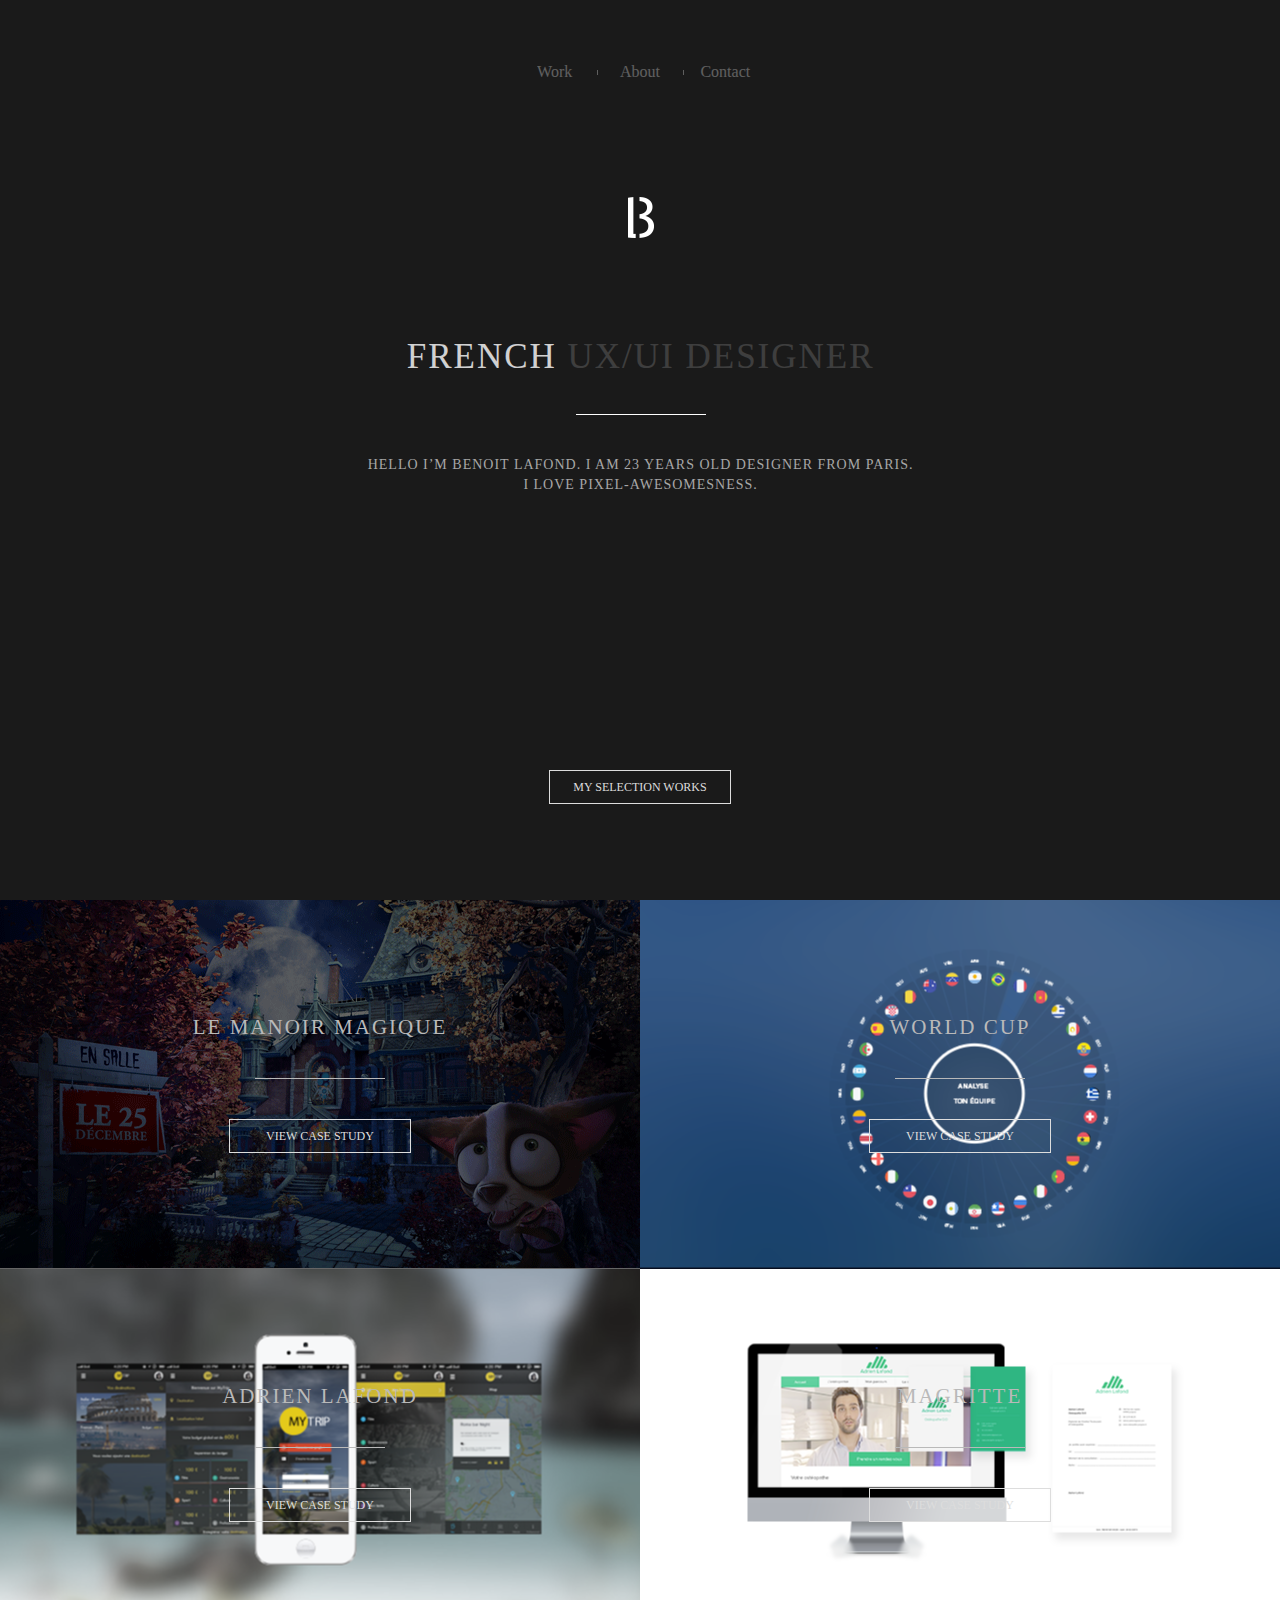
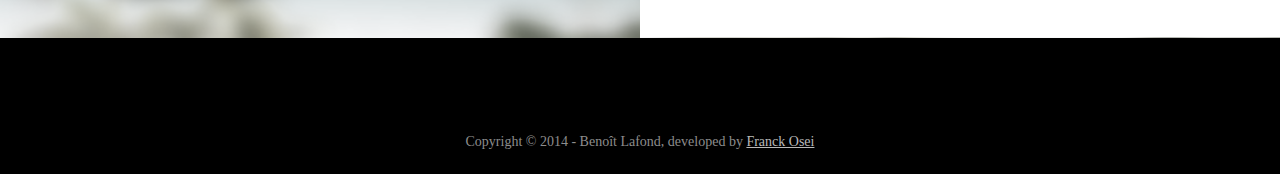
==== commit 1a98a269: "txt" ====
--- a/www/index.html
+++ b/www/index.html
@@ -47,7 +47,7 @@
 								<div class="cbp-content">
 						  			<div class="logo"></div>
 						  			<div class="left">
-						  				<h1>Who I am ?</h1>
+						  				<h1>Who I am</h1>
 						  				<p>
 							  				Lorem ipsum dolor sit amet, consectetur adipisicing elit, sed do eiusmod tempor incididunt ut labore et dolore magna aliqua. Ut enim ad minim veniam, quis nostrud exercitation ullamco laboris nisi ut aliquip ex ea commodo consequat. Duis aute irure dolor in reprehenderit inatur aut odit aut fugit, sed quia consequuntur magni dolores eos qui ratione voluptatem sequi nesciunt. Neque porro quisquam est, qui dolorem ipsum quia dolor sit amet, consectetur, adipisci velit, sed quia non numquam eius modi tempora incidunt ut labore et dolore magnam aliquam. 
 						  				</p>
@@ -57,7 +57,7 @@
 						  			</div>
 						  			
 						  			<div class="right">
-						  				<h1>What I do ?</h1>
+						  				<h1>What I do</h1>
 						  				<p>
 							  				Lorem ipsum dolor sit amet, consectetur adipisicing elit, sed do eiusmod tempor incididunt ut labore et dolore magna aliqua. Ut enim ad minim veniam, quis nostrud exercitation ullamco laboris nisi ut aliquip ex ea commodo consequat. Duis aute irure dolor in reprehenderit inatur aut odit aut fugit, sed quia consequuntur magni dolores eos qui ratione voluptatem sequi nesciunt.
 						  				</p>
--- a/www/css/style.css
+++ b/www/css/style.css
@@ -153,6 +153,7 @@
 
 
 #top{
+	background:#1a1a1a;
 	height: 100%;
 	width: 100%;
 	margin: 0 auto;
@@ -207,6 +208,7 @@
 	width: 20%;	
 	text-align: center;	
 	font-size: 16px;
+	opacity: .3;
 }
 
 nav li{
@@ -289,7 +291,6 @@
 	text-align: center;
 	line-height: 20px;
 	font-size: 14px;
-	opacity: .8;
 }
 
 #about{
@@ -299,9 +300,10 @@
 #about h1 {
 	text-align: center;
 	font-size: 16px;
-	color: #00b3e5;
+	color: #d5d6d7;
 	text-transform: uppercase;
 	margin-bottom: 60px;
+
 }
 
 #about .separator {
@@ -328,7 +330,7 @@
 }
 
 #about p {
-	color: rgba(255, 255, 255, 0.5);
+	color: #52545a;
 	width: 100%;
 	line-height: 20px;
 	text-align: justify;
@@ -356,7 +358,7 @@
 
 
 #contact h1 {
-	color: #fff;
+	color: #d5d6d7;
 	text-transform: uppercase;
 	font-family: "brandon_grotesquebold";
 	text-align: center;
@@ -365,7 +367,7 @@
 }
 
 #contact h2 {
-	color: #00b3e5;
+	color: #52545a;
 	font-size: 14px;
 	text-transform: uppercase;
 	font-family: "brandon_grotesquebold";
@@ -385,7 +387,7 @@
 	width: 59%;
 	padding: 20px 0 20px 0;
 	margin: 0 auto;
-	color:#a7a7a7;
+	color:#52545a;
 	text-transform: uppercase;
 	letter-spacing: 1px;
 	font-family: "brandon_grotesquebold";
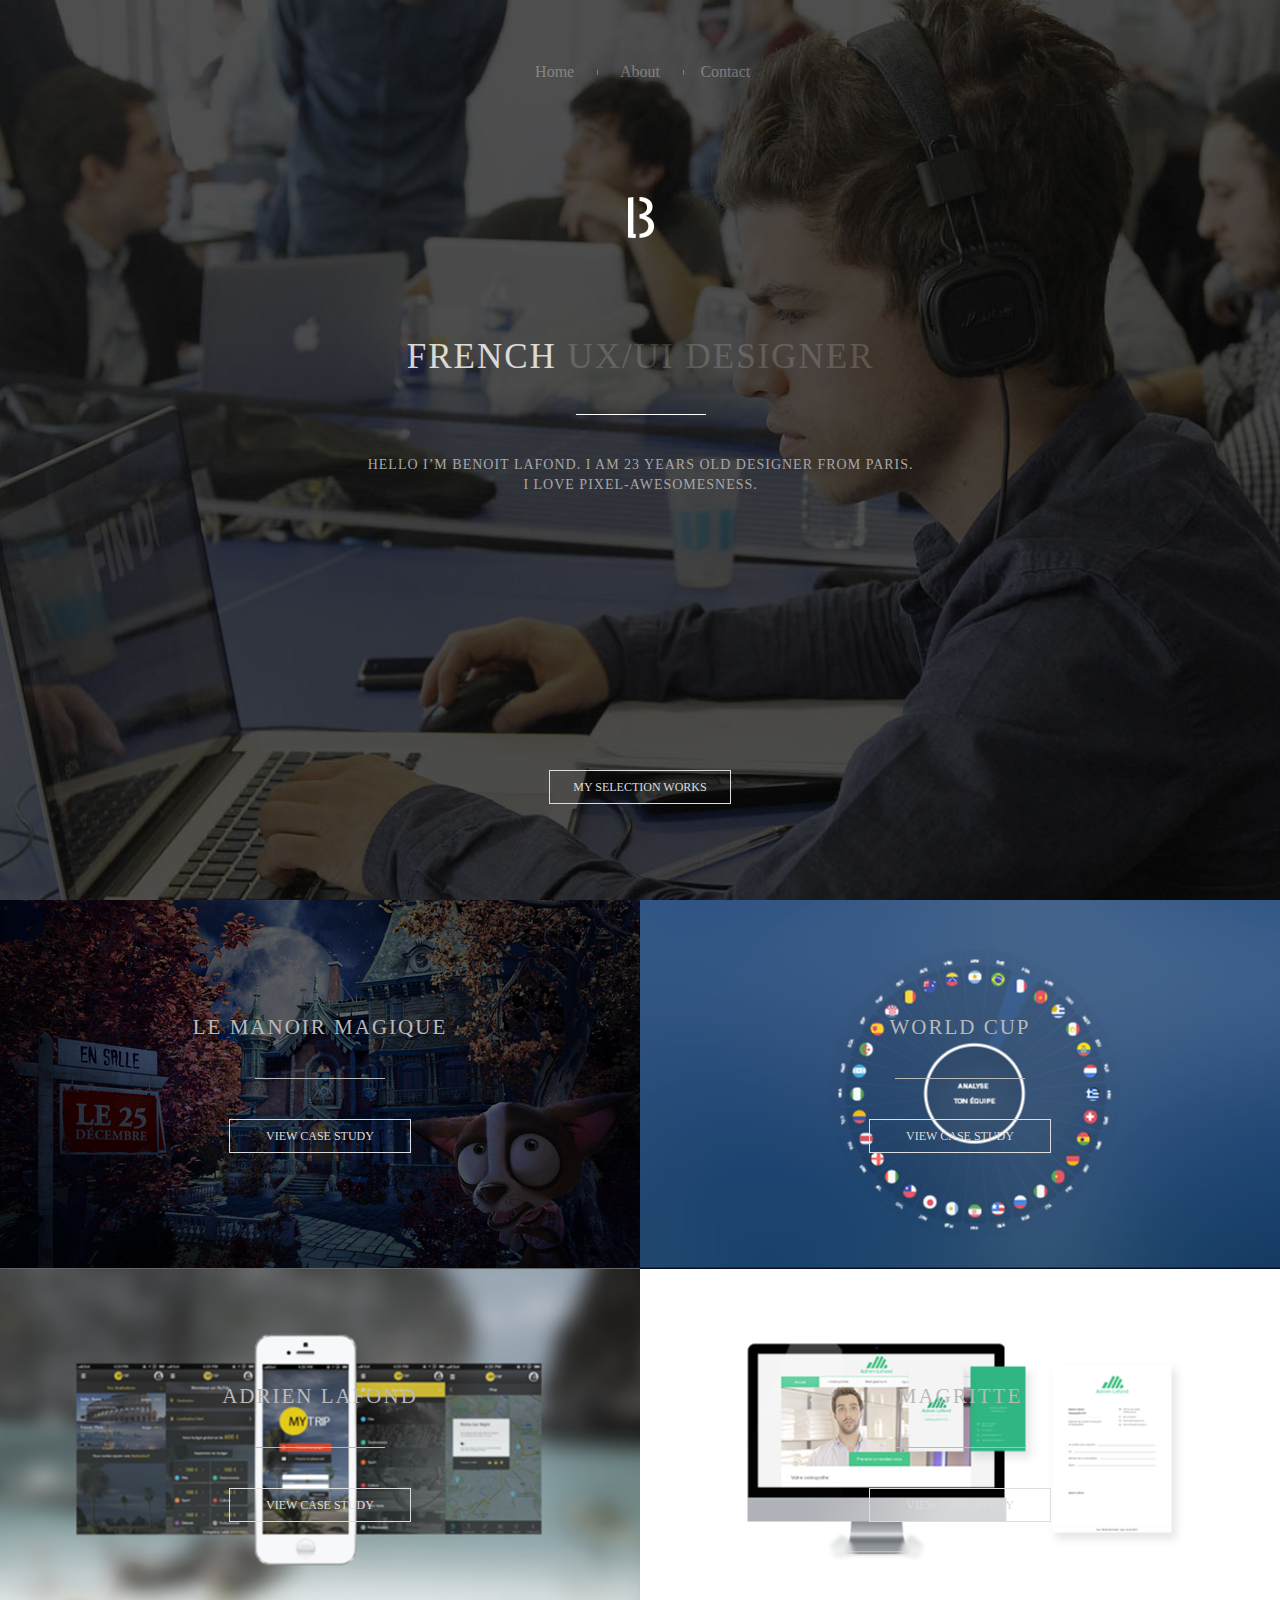
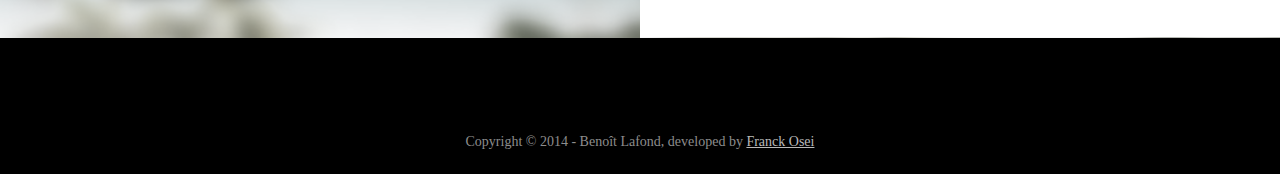
==== commit 01c37909: "contact" ====
--- a/www/index.html
+++ b/www/index.html
@@ -20,7 +20,7 @@
 					<header>
 					
 						<nav>
-							<a href="#slide1"><span>Work</span></a>
+							<a href="#slide1"><span>Home</span></a>
 							<a href="#slide2"><span>About</span></a>
 							<a href="#slide3"><span>Contact</span></a>
 						</nav>
--- a/www/css/style.css
+++ b/www/css/style.css
@@ -158,11 +158,10 @@
 	width: 100%;
 	margin: 0 auto;
 	overflow: hidden;
-	/*background: url(images/background.jpg);*/
-	background-size: 100% 100%;
+	background: url(images/background.jpg);
+	background-size: cover;
 	background-repeat: no-repeat;
 	background-position:center;
-	background-position-y: 90%;
 	
 	
 }
@@ -374,6 +373,7 @@
 	right: 4px;
 	top: -18px;
 	position: absolute;
+	/*left:5px;*/
 }
 
 
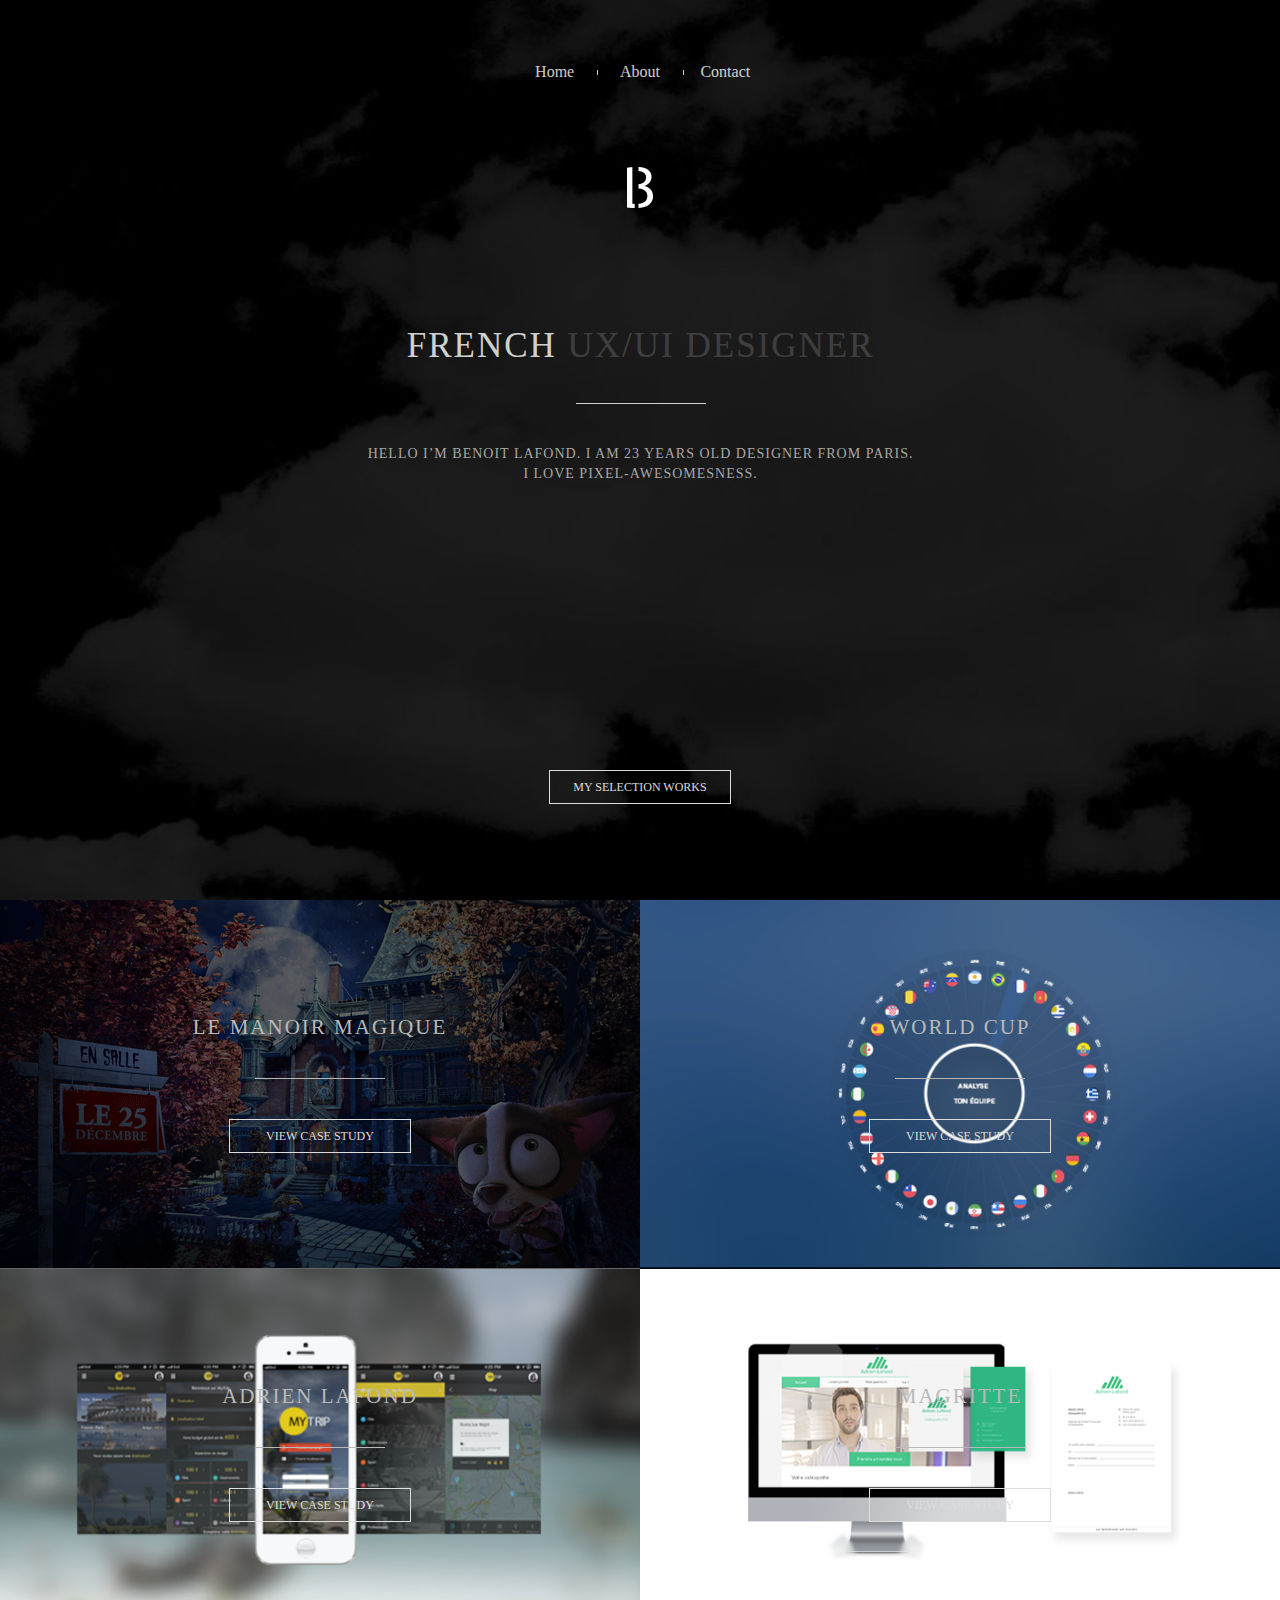
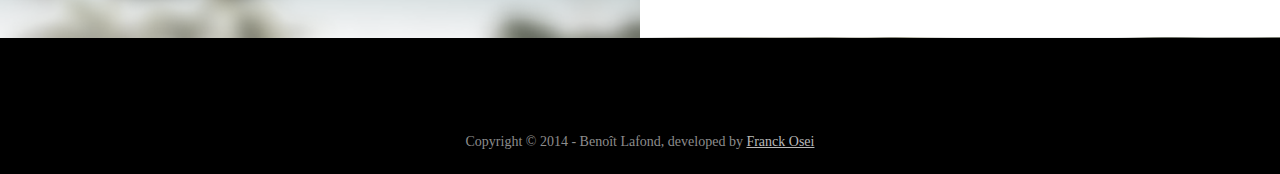
==== commit 3d7d3bda: "adrien lafond finish" ====
--- a/www/index.html
+++ b/www/index.html
@@ -27,11 +27,13 @@
 					
 					</header>
 					
+					<div class="logo"></div>
+					
 					<ul>
 						<li id="slide1">
 							<div id="home">
 								<div class="cbp-content">
-						  			<div class="logo"></div>
+						  			
 						  			<h1>French <span>UX/UI designer</span></h1>
 						  			<div class="separator"></div>
 						  			<p>Hello i’m benoit Lafond.
@@ -45,7 +47,6 @@
 						<li id="slide2">
 							<div id="about">
 								<div class="cbp-content">
-						  			<div class="logo"></div>
 						  			<div class="left">
 						  				<h1>Who I am</h1>
 						  				<p>
@@ -72,7 +73,6 @@
 						<li id="slide3">
 							<div id="contact">
 								<div class="cbp-content">
-						  			<div class="logo"></div>
 						  			<div class="contact-block">
 							  			<h1>lafond.benoit@gmail.com</h1>
 							  			<h2>Contact me</h2>
@@ -128,7 +128,7 @@
 	  				<h1>Adrien Lafond</h1>
 	  				<div class="separator"></div>
 	  				<div class="btn">
-		  				<a href="#">View case study</a>
+		  				<a href="works/adrien-lafond.html">View case study</a>
 		  			</div>
   				</div>
 	  			
--- a/www/css/style.css
+++ b/www/css/style.css
@@ -170,7 +170,6 @@
 	height: 100%;
 	width: 100%;
 	margin: 0 auto;
-	float: left;
 	overflow: hidden;
 	
 }
@@ -207,7 +206,7 @@
 	width: 20%;	
 	text-align: center;	
 	font-size: 16px;
-	opacity: .3;
+	opacity: .8;
 }
 
 nav li{
@@ -294,6 +293,8 @@
 
 #about{
 	position: relative;
+	width: 980px;
+	margin: 0 auto;
 }
 
 #about h1 {
@@ -316,14 +317,16 @@
 
 
 #about .right {
-	width: 46%;
+	width: 40%;
 	float: right;
+	padding: 0 70px 0 0px;
 	
 }
 
 #about .left {
-	width: 46%;
+	width: 40%;
 	float: left;
+	padding: 0 0px 0 70px;
 
 
 }
@@ -341,7 +344,6 @@
 	height: 100%;
 	width: 100%;
 	margin: 0 auto;
-	float: left;
 	overflow: hidden;
 	position: relative;
 	
@@ -378,7 +380,7 @@
 
 
 .separator{
-	border-bottom: 1px solid #fff;
+	border-bottom: 1px solid #d2d2d2;
 	width: 130px;
 	margin: 40px auto 20px auto;
 }
@@ -494,14 +496,14 @@
 #middle .works .projet-1{
 	background-image: url(images/le-manoir-enchante.png);
 	background-repeat: no-repeat;
-	/*background-size: 100%;*/
+	background-size: cover;
 	background-position: center;
 }
 
 #middle .works .projet-2{
 	background-image: url(images/world-cup.png);
 	background-repeat: no-repeat;
-	/*background-size: 100%;*/
+	background-size: cover;
 	background-position: center;
 
 }
@@ -509,7 +511,7 @@
 #middle .works .projet-3{
 	background-image: url(images/mytrip.png);
 	background-repeat: no-repeat;
-	/*background-size: 100%;*/
+	background-size: cover;
 	background-position: center;
 	
 }
@@ -517,7 +519,7 @@
 #middle .works .projet-4{
 	background-image: url(images/adrienlafond.png);
 	background-repeat: no-repeat;
-	/*background-size: 100%;*/
+	background-size: cover;
 	background-position: center;
 	
 }
@@ -541,7 +543,9 @@
 
 #bottom {
 	color: #b9b9b9;
-	height: 5%;
+	position: relative;
+	width: 100%;
+
 	/*height: 61px;*/
 	
 }
@@ -577,6 +581,613 @@
 /*BOTTOM SIDE CSS*/
 
 
+/*ADRIEN LAFOND CSS*/
+
+
+#adrien-lafond{
+	background-color: #fff;
+	height: 100%;
+	width: 100%;
+	margin: 0;
+	padding: 0;
+	font-family: "brandon_grotesqueregular";
+}
+
+#adrien-lafond .container{
+	width: 100%;
+	margin: 0 auto;
+}
+
+#adrien-lafond header{
+	border-bottom: 1px solid #d2d2d2;
+	margin: 0 auto;
+	width: 980px;
+	height: 140px;
+	padding-top: 0;
+} 
+
+#adrien-lafond ul {
+	padding: 30px 0 0 0;
+}
+
+#adrien-lafond ul li {
+	float: left;
+	width: 25%;
+	text-align: center;
+	color: #8a8a8a;
+	text-transform: uppercase;
+	font-size: 12px;
+}
+
+
+#adrien-lafond #zero {
+	height: 18%;
+	margin-bottom: 50px;
+}
+
+#adrien-lafond .top-quit{
+	margin: 0 auto;
+	width: 100%;
+}
+
+#adrien-lafond .top-quit .quit-icon{
+	background-image: url(images/quit.png);
+	background-repeat: no-repeat;
+	background-position: center;
+	height: 21px;
+	padding: 0 11px 0 11px;
+	position: absolute;
+	left:0;
+	right: 0;
+	
+}
+
+#adrien-lafond .top-quit h1 {
+	text-transform: uppercase;
+	font-family: "brandon_grotesquebold";
+	color: #808080;
+	text-align: center;
+	font-size: 31px;
+	margin-top: 100px;
+	
+	
+}
+
+#adrien-lafond .top-quit .separator {
+	border-bottom: 1px solid #808080;
+	margin: 24px auto;
+	width: 2%;
+	border: 1px solid #d2d2d2;
+	
+}
+
+
+#adrien-lafond #first {
+	height: 80%;
+	background-image: url(images/bg-blur.png);
+	background-repeat: no-repeat;
+	background-size: 50%;
+	background-position: center;
+	margin: 0 auto;
+	width: 980px;
+}
+
+#adrien-lafond .lequipe-logo {
+	background-image: url(images/cs-wcl/logo-equipe.png);
+	background-repeat: no-repeat;
+	width: 70px;
+	height: 12px;
+	position: absolute;
+	margin-top:-15px; 
+}
+
+#adrien-lafond #first h1 {
+	font-size: 30px;
+	padding-top: 150px;
+	font-family: "brandon_grotesquebold";
+	text-transform: uppercase;
+	color: #808080;
+	position: relative;
+	
+}
+
+#adrien-lafond #first .separator {
+	width: 77%;
+	margin: 25px 0 25px 0;
+	
+}
+
+#adrien-lafond #first p {
+	width: 82%;
+	margin: 0 auto;
+	font-family: "uni_sans_bookregular";
+	color: #a8a8a8;
+	font-size: 14px;
+	letter-spacing: 1px;
+	line-height: 20px;
+	padding: 50px;
+	text-align: center;
+}
+
+#adrien-lafond #first .display-list {
+	position: relative;
+	margin-top: 50px;
+}
+
+
+#adrien-lafond #first .display-1 {
+	background: url(images/cs-adrienlafond/display-1.png) no-repeat;
+	height: 390px;
+	width: 522px;
+	margin: 0 auto;
+	position: relative;
+	z-index: 10;
+	
+}
+
+#adrien-lafond #first .display-2 {
+	background: url(images/cs-adrienlafond/display-2.png) no-repeat;
+	height: 103px;
+	width: 68px;
+	margin: 0 auto;
+	position: absolute;
+	top: 170px;
+	right:160px;
+	z-index:9; 
+}
+
+#adrien-lafond #first .display-3 {
+	background: url(images/cs-adrienlafond/display-3.png) no-repeat;
+	height: 103px;
+	width: 68px;
+	margin: 0 auto;
+	position: absolute;
+	top: 170px;
+	right:90px;
+	z-index:8; 
+	
+}
+
+#adrien-lafond #first .display-4 {
+	background: url(images/cs-adrienlafond/display-4.png) no-repeat;
+	height: 205px;
+	width: 145px;
+	margin: 0 auto;
+	position: absolute;
+	top: 145px;
+	left:105px;
+	z-index:7; 
+	
+}
+
+#adrien-lafond #first .display-5 {
+	background: url(images/cs-adrienlafond/display-5.png) no-repeat;
+	height: 455px;
+	width: 442px;
+	margin: 0 auto;
+	position: absolute;
+	top: -60px;
+	left:-100px;
+	z-index:6; 
+	
+}
+
+
+#adrien-lafond #second {
+	height: 100%;
+	background-size: 100%;
+	background-position: center;
+	position: relative;
+	margin: 200px auto 0 auto;
+	width: 980px;
+}
+
+#adrien-lafond #second h1 {
+	font-size: 30px;
+	font-family: "brandon_grotesquebold";
+	text-transform: uppercase;
+	color: #808080;
+	padding-bottom: 50px;
+	
+}
+
+#adrien-lafond #second h1 span {
+	font-size: 14px;
+	font-family: "brandon_grotesqueregular";
+	text-transform: uppercase;
+	color: #00b687;
+	vertical-align: top;
+	padding-right : 2px;
+	
+}
+
+
+
+#adrien-lafond #second .display-6 {
+	background: url(images/cs-adrienlafond/display-6.png) no-repeat;
+	height: 520px;
+	width: 100%;
+	
+}
+
+#adrien-lafond #second .display-bubble {
+	background: url(images/cs-adrienlafond/display-bubble.png) no-repeat;
+	height: 314px;
+	width: 314px;
+	position: absolute;
+	top: 100px;
+	right: 100px;
+	-webkit-transition: background 0.2s ease-in-out, background-color 0.2s ease-in-out;
+	-moz-transition: background 0.2s ease-in-out, background-color 0.2s ease-in-out;
+	transition: background 0.2s ease-in-out, background-color 0.2s ease-in-out;
+	
+}
+
+#display-bubble {
+  -webkit-animation-duration: 1s;
+  -moz-animation-duration: 1s;
+  -o-animation-duration: 1s;
+  -webkit-animation-delay: 3s;
+  -moz-animation-delay: 3s;
+  -o-animation-delay: 3s;
+  	-webkit-transition: background 0.2s ease-in-out, background-color 0.2s ease-in-out;
+	-moz-transition: background 0.2s ease-in-out, background-color 0.2s ease-in-out;
+	transition: background 0.2s ease-in-out, background-color 0.2s ease-in-out;
+}
+
+#adrien-lafond #third-big {
+	height: 100%;
+	background-size: 100%;
+	background-position: center;
+	position: relative;
+	margin: 0px auto 0 auto;
+	width: 980px;
+}
+
+#adrien-lafond #third-big h1 {
+	font-size: 30px;
+	font-family: "brandon_grotesquebold";
+	text-transform: uppercase;
+	color: #808080;
+	padding-bottom: 50px;
+	
+}
+
+#adrien-lafond #third-big h1 span {
+	font-size: 14px;
+	font-family: "brandon_grotesqueregular";
+	text-transform: uppercase;
+	color: #00b687;
+	vertical-align: top;
+	padding-right : 2px;
+	
+}
+
+
+#adrien-lafond .macbook {
+	width: 100%;
+	margin: 0 auto;
+	background-image: url(images/cs-adrienlafond/macbook-mask.png);
+	height: 589px;
+	background-repeat: no-repeat;
+	background-position: center;
+	position: relative;
+	
+}
+
+
+#adrien-lafond #third {
+width: 622px;
+margin: 0 auto;
+height:440px;
+left:1px;
+top:3px;
+right:0;
+position: absolute;
+background-repeat: no-repeat;
+background-position: center;
+}
+
+#adrien-lafond .third-slide {
+	position: relative;
+	overflow: hidden;
+	padding: 100px 0px 100px 0px;
+
+}
+
+
+#adrien-lafond .third-slide ul {
+margin: 0;
+padding: 100px 0;
+position: absolute;
+overflow: hidden;
+height:266px;
+top: 0;
+	
+}
+
+#adrien-lafond .third-slide ul li {
+	-webkit-transform: translateZ(0);
+	-moz-transform: translateZ(0);
+	transform: translateZ(0);
+	float: left;
+	display: block;
+}
+
+#adrien-lafond .third-slide ul li .list-content{
+	margin: 0 auto;
+	width: 625px;
+	height: 390px;
+	position: relative;
+	top: -19px;
+}
+
+#adrien-lafond .third-slide ul li .left{
+	float: left;
+	width: 50%;
+	text-align: left;
+}
+#adrien-lafond .third-slide ul li .right{
+	float: right;
+	width: 50%;
+	text-align: left;
+	
+}
+
+#adrien-lafond .third-slide ul li .text{
+	margin-top: 80px;
+	margin-left: 50px;
+	
+}
+
+#adrien-lafond .third-slide ul li .right h2{
+	color: #e1e1e1;
+	text-transform: uppercase;
+	letter-spacing: 2px;
+}
+
+#adrien-lafond .third-slide ul li .right p{
+	color: #e1e1e1;
+	font-size: 14px;
+	line-height: 18px;
+}
+
+#adrien-lafond .third-slide ul li .left h2{
+	color: #e1e1e1;
+	text-transform: uppercase;
+	letter-spacing: 2px;
+}
+
+#adrien-lafond .third-slide ul li .left p{
+	color: #e1e1e1;
+	font-size: 14px;
+	line-height: 18px;
+}
+
+#adrien-lafond .third-slide .list-content .img2{
+	background-image: url(../images/2.jpg);
+	height: 538px;
+	display: block;
+}
+
+#adrien-lafond .third-slide .list-content .img2.animate{
+	background-position:0px -590px;
+}
+
+
+#adrien-lafond .third-slide nav span {
+	position: absolute;
+	top: 50%;
+	width: 50px;
+	height: 100px;
+	background: #47a3da;
+	color: #fff;
+	font-size: 50px;
+	text-align: center;
+	margin-top: -50px;
+	line-height: 100px;
+	cursor: pointer;
+	font-weight: normal;
+	visibility: hidden;
+}
+
+#adrien-lafond .third-slide nav span:hover {
+	background: #378fc3;
+}
+
+#adrien-lafond .cbp-fwdots {
+	position: absolute;
+	bottom: 50px;
+	text-align: center;
+	width: 100%;
+}
+
+#adrien-lafond .cbp-fwdots span {
+	display: inline-block;
+	width: 5px;
+	height: 5px;
+	border: 1px solid #585858;
+	margin: 20px;
+	cursor: pointer;
+	-moz-transform:rotate(45deg);
+	-webkit-transform:rotate(45deg);
+	-o-transform:rotate(45deg);
+	-ms-transform:rotate(45deg);
+	filter:progid:DXImageTransform.Microsoft.BasicImage(rotation=1.5);
+}
+
+#adrien-lafond .cbp-fwdots span:hover {
+	background: #999;
+}
+
+#adrien-lafond .cbp-fwdots span.cbp-fwcurrent {
+	background: #585858;
+	-webkit-transition: box-shadow 0.2s ease-in-out;
+	-moz-transition: box-shadow 0.2s ease-in-out;
+	transition: box-shadow 0.2s ease-in-out;
+}
+#adrien-lafond #fourth {
+	height: 140%;
+	background-size: 100%;
+	background-position: center;
+	position: relative;
+	margin: 0 auto;
+	width: 980px;
+}
+
+#adrien-lafond #fourth h1 {
+	font-size: 30px;
+	font-family: "brandon_grotesquebold";
+	text-transform: uppercase;
+	color: #808080;
+	padding-bottom: 50px;
+	
+}
+
+#adrien-lafond #fourth h1 span {
+	font-size: 14px;
+	font-family: "brandon_grotesqueregular";
+	text-transform: uppercase;
+	color: #00b687;
+	vertical-align: top;
+	padding-right : 2px;
+	
+}
+
+#adrien-lafond #fourth .display-list {
+	position: relative;
+
+}
+
+#adrien-lafond #fourth .display-7 {
+	background: url(images/cs-adrienlafond/display-7.png) no-repeat;
+	height: 378px;
+	width: 669px;
+	position: absolute;
+	top:0;
+	left:0;
+	z-index: 1;
+}
+
+#adrien-lafond #fourth .display-8 {
+	background: url(images/cs-adrienlafond/display-8.png) no-repeat;
+	height: 378px;
+	width: 669px;
+	position: absolute;
+	top:160px;
+	right:0;
+	z-index: 2;
+	
+}
+
+#adrien-lafond #fourth .display-9 {
+	background: url(images/cs-adrienlafond/display-9.png) no-repeat;
+	height: 378px;
+	width: 669px;
+	position: absolute;
+	top:420px;
+	left:0;
+	z-index: 1;
+	
+}
+
+#adrien-lafond #fifth {
+	height: 25%;
+	margin: 100px auto 100px auto;
+	position: relative;
+	width: 980px;
+
+}
+
+#adrien-lafond #fifth h1 {
+	font-size: 30px;
+	text-align: center;
+	font-family: "brandon_grotesquebold";
+	text-transform: uppercase;
+	color: #585858;
+	padding-bottom: 75px;
+	
+}
+
+#adrien-lafond #fifth .btn {
+	padding-bottom: 25px;
+}
+
+#adrien-lafond #fifth .btn a {
+	color: #585858;
+	border: 1px solid #585858;
+}
+
+#controllers-fixed{
+	position: relative;
+	top: 0;
+	width: 100%;
+	/* height: 50px; */
+	padding: 25px 0 25px 0;
+	z-index: 99;
+	background-color: #fff;
+	display: none;
+}
+
+#controllers-fixed.floatable{
+	position: fixed;
+	top: 0;
+	display: block;
+	background-color:rgba(255, 255, 255, 0.9);
+	height: 20px;
+}
+
+
+#controllers{
+	position: relative;
+	top: 0;
+	width: 100%;
+	/* height: 50px; */
+	padding: 25px 0 25px 0;
+	z-index: 99;
+}
+
+#adrien-lafond .next {
+height: 40px;
+width: 400px;
+right: 50px;
+text-transform: uppercase;
+position: absolute;
+color: #585858;
+font-size: 12px;
+padding-right: 30px;
+padding-top: 0.3%;
+text-align: right;
+background: url(images/arrows-2.png) no-repeat;
+background-position-x: 100%;
+	
+}
+
+#adrien-lafond .previous {
+	height: 40px;
+	width: 400px;
+	left: 50px;
+	text-transform: uppercase;
+	position: absolute;
+	color: #585858;
+	font-size: 12px;
+	padding-left: 30px;
+	padding-top: 0.3%;
+	background: url(images/arrows.png) no-repeat;
+	background-position-x: 0px;
+}
+
+#adrien-lafond footer p{
+	width: 980px;
+	color: #3a3a3a;
+}
+
+#adrien-lafond footer p span{
+	width: 980px;
+	color: #fff;
+}
+
+
 /*WC CSS*/
 
 /*icons*/
@@ -585,7 +1196,7 @@
 	background-image: url(images/what.png);
 	background-repeat: no-repeat;
 	background-position: center;
-	padding: 30px 0 0px 0;
+	padding: 0px 0 30px 0;
 	height: 22px;
 	
 }
@@ -594,7 +1205,7 @@
 	background-image: url(images/where.png);
 	background-repeat: no-repeat;
 	background-position: center;
-	padding: 30px 0 0px 0;
+	padding: 0px 0 30px 0;
 	height: 22px;
 	
 }
@@ -603,7 +1214,7 @@
 	background-image: url(images/who.png);
 	background-repeat: no-repeat;
 	background-position: center;
-	padding: 30px 0 0px 0;
+	padding: 0px 0 30px 0;
 	height: 22px;
 	
 }
@@ -612,17 +1223,15 @@
 	background-image: url(images/when.png);
 	background-repeat: no-repeat;
 	background-position: center;
-	padding: 30px 0 0px 0;
+	padding: 0px 0 30px 0;
 	height: 22px;
 	
 }
 /*icons*/
 
 #worldcup{
-	background-color: #5d7fbd;
+	background-color: #fff;
 	height: 100%;
-	height: 100%;
-	min-height: 100%;
 	width: 100%;
 	margin: 0;
 	padding: 0;
@@ -630,37 +1239,41 @@
 }
 
 #worldcup .container{
-	width: 78%;
+	width: 100%;
 	margin: 0 auto;
 }
 
 #worldcup header{
-	border-bottom: 1px solid rgba(255, 255, 255, 0.4);
-	padding-bottom: 75px;
-	width: 100%;
+	border-bottom: 1px solid #d2d2d2;
+	margin: 0 auto;
+	width: 980px;
+	height: 140px;
+	padding-top: 0;
 } 
 
 #worldcup ul {
-	padding: 0px 0 35px 0;
+	padding: 30px 0 0 0;
 }
 
 #worldcup ul li {
 	float: left;
 	width: 25%;
 	text-align: center;
-	color: #dbe1e6;
+	color: #8a8a8a;
 	text-transform: uppercase;
 	font-size: 12px;
 }
 
-#worldcup #top-4w {
-	height: 5%;
-}
 
 #worldcup #zero {
-	height: 20%;
-}
-
+	height: 18%;
+	margin-bottom: 50px;
+}
+
+#worldcup .top-quit{
+	margin: 0 auto;
+	width: 100%;
+}
 
 #worldcup .top-quit .quit-icon{
 	background-image: url(images/quit.png);
@@ -668,51 +1281,58 @@
 	background-position: center;
 	height: 21px;
 	padding: 0 11px 0 11px;
-	margin:25px auto 50px auto;
+	position: absolute;
+	left:0;
+	right: 0;
 	
 }
 
 #worldcup .top-quit h1 {
 	text-transform: uppercase;
 	font-family: "brandon_grotesquebold";
-	color: rgba(255, 255, 255, 0.8);
+	color: #808080;
 	text-align: center;
 	font-size: 31px;
-	margin-top: 0;
+	margin-top: 100px;
 	
 	
 }
 
 #worldcup .top-quit .separator {
-	width:20px;
+	border-bottom: 1px solid #808080;
 	margin: 24px auto;
-	border: 1px solid rgba(255, 255, 255, 0.2);
-	
-}
-
-#worldcup .top-quit h2 {
-	text-transform: uppercase;
-	color: rgba(255, 255, 255, 0.5);
-	text-align: center;
-	font-size: 14px;
+	width: 2%;
+	border: 1px solid #d2d2d2;
 	
 }
 
 
 #worldcup #first {
-	height: 100%;
+	height: 80%;
 	background-image: url(images/bg-blur.png);
 	background-repeat: no-repeat;
-	background-size: 100%;
+	background-size: 50%;
 	background-position: center;
+	margin: 0 auto;
+	width: 980px;
+}
+
+#worldcup .lequipe-logo {
+	background-image: url(images/cs-wcl/logo-equipe.png);
+	background-repeat: no-repeat;
+	width: 70px;
+	height: 12px;
+	position: absolute;
+	margin-top:-15px; 
 }
 
 #worldcup #first h1 {
 	font-size: 30px;
-	padding-top: 190px;
-	font-family: "brandon_grotesquebold";
-	text-transform: uppercase;
-	color: #fff;
+	padding-top: 150px;
+	font-family: "brandon_grotesquebold";
+	text-transform: uppercase;
+	color: #808080;
+	position: relative;
 	
 }
 
@@ -725,7 +1345,7 @@
 #worldcup #first p {
 	width: 82%;
 	font-family: "uni_sans_bookregular";
-	color: rgba(255, 255, 255, 0.6);
+	color: #a8a8a8;
 	font-size: 14px;
 	letter-spacing: 1px;
 	line-height: 20px;
@@ -747,14 +1367,36 @@
 	background-size: 100%;
 	background-position: center;
 	position: relative;
+	margin: 0 auto;
+	width: 980px;
 }
 
 #worldcup #second h1 {
 	font-size: 30px;
 	font-family: "brandon_grotesquebold";
 	text-transform: uppercase;
-	color: #fff;
+	color: #808080;
 	padding-bottom: 50px;
+	
+}
+
+#worldcup #second h1 span {
+	font-size: 14px;
+	font-family: "brandon_grotesqueregular";
+	text-transform: uppercase;
+	color: #1f88fd;
+	vertical-align: top;
+	padding-right : 2px;
+	
+}
+
+#worldcup #second h2 span {
+	font-size: 10px;
+	font-family: "brandon_grotesqueregular";
+	text-transform: uppercase;
+	color: #a3a3a3;
+	vertical-align: top;
+	padding-right : 2px;
 	
 }
 
@@ -771,7 +1413,7 @@
 	-webkit-border-radius: 3px;
 	-moz-border-radius: 3px;
 	border-radius: 3px;
-	background-color: #fff;
+	background-color: #f5f5f5;
 	position: absolute;
 	top:31%;
 	right:-11%;
@@ -840,11 +1482,315 @@
 }
 
 
-#worldcup #third {
-	height: 70%;
+
+#worldcup .third-slide {
+	position: relative;
+	overflow: hidden;
+	width: 100%;
+	left: 0;
+	right: 0;
+	padding: 120px 0px 120px 0px;
+	background: #ececec;
+	
+}
+
+#worldcup #third h2 span {
+	font-size: 14px;
+	font-family: "brandon_grotesqueregular";
+	text-transform: uppercase;
+	color: #1f88fd;
+	vertical-align: top;
+	padding-right : 2px;
+	
+}
+
+.third-slide ul {
+	margin: 0;
+	padding: 0;
+
+	
+}
+
+.third-slide ul li {
+	-webkit-transform: translateZ(0);
+	-moz-transform: translateZ(0);
+	transform: translateZ(0);
+	float: left;
+	display: block;
+}
+
+.third-slide ul li .list-content{
+	margin: 0 auto;
+	width: 980px;
+}
+
+.third-slide ul li .left{
+	float: left;
+	width: 50%;
+}
+
+.third-slide ul li .left-2{
+	float: left;
+	width: 50%;
+}
+
+.third-slide ul li .right{
+	float: right;
+	text-align: left;
+	width: 50%;
+}
+
+.third-slide ul li .right .text{
+	margin-top: 50px;
+	margin-left: 100px;
+	
+}
+
+.third-slide ul li .left-2 .text{
+	margin-top: 50px;
+	
+}
+
+.third-slide ul li .right h2{
+	color: #808080;
+	font-family: 'brandon_grotesquebold';
+	font-size: 30px;
+	margin-bottom: 50px;
+	text-transform: uppercase;
+	letter-spacing: 2px;
+}
+
+.third-slide ul li .right p{
+	color: #a8a8a8;
+	font-size: 14px;
+	text-transform: none;
+	 font-family: 'uni_sans_bookregular';
+	line-height: 18px;
+	letter-spacing: 1px;
+}
+
+.third-slide ul li .left h2{
+	color: #808080;
+	font-family: 'brandon_grotesquebold';
+	font-size: 30px;
+	margin-bottom: 50px;
+	text-transform: uppercase;
+	letter-spacing: 2px;
+	text-align: left;
+}
+
+.third-slide ul li .left p{
+	color: #545454;
+	font-size: 14px;
+	text-transform: none;
+	 font-family: 'uni_sans_bookregular';
+	line-height: 18px;
+	letter-spacing: 1px;
+	text-align: left;
+}
+
+.third-slide ul li .left-2 h2{
+	color: #808080;
+	font-family: 'brandon_grotesquebold';
+	font-size: 30px;
+	margin-bottom: 50px;
+	text-transform: uppercase;
+	letter-spacing: 2px;
+	text-align: left;
+}
+
+.third-slide ul li .left-2 p{
+	color: #545454;
+	font-size: 14px;
+	text-transform: none;
+	 font-family: 'uni_sans_bookregular';
+	line-height: 18px;
+	letter-spacing: 1px;
+	text-align: left;
+}
+
+
+
+.third-slide nav span {
+	position: absolute;
+	top: 50%;
+	width: 50px;
+	height: 100px;
+	background: #47a3da;
+	color: #fff;
+	font-size: 50px;
+	text-align: center;
+	margin-top: -50px;
+	line-height: 100px;
+	cursor: pointer;
+	font-weight: normal;
+	visibility: hidden;
+}
+
+.third-slide nav span:hover {
+	background: #378fc3;
+}
+
+.cbp-fwdots {
+	position: absolute;
+	bottom:25px;
+	text-align: center;
+	width: 100%;
+
+}
+
+.cbp-fwdots span {
+	display: inline-block;
+	padding: 3.5px;
+	border:1px solid #585858;
+	margin: 10px;
+	cursor: pointer;
+	-moz-transform:rotate(45deg);
+	-webkit-transform:rotate(45deg);
+	-o-transform:rotate(45deg);
+	-ms-transform:rotate(45deg);
+	filter:progid:DXImageTransform.Microsoft.BasicImage(rotation=1.5);
+}
+
+.cbp-fwdots span:hover {
+	background: #999;
+}
+
+.cbp-fwdots span.cbp-fwcurrent {
+	background: #585858;
+	-webkit-transition: box-shadow 0.2s ease-in-out;
+	-moz-transition: box-shadow 0.2s ease-in-out;
+	transition: box-shadow 0.2s ease-in-out;
+}
+
+#worldcup #fourth {
+	height: 100%;
 	background-size: 100%;
 	background-position: center;
 	position: relative;
-	border: 1px solid black;
-}
-
+	margin: 0 auto;
+	width: 980px;
+}
+
+#worldcup #fourth h1 {
+	font-size: 30px;
+	font-family: "brandon_grotesquebold";
+	text-transform: uppercase;
+	color: #808080;
+	padding-top: 100px;
+	padding-bottom: 50px;
+	
+}
+
+#worldcup #fourth h1 span {
+	font-size: 14px;
+	font-family: "brandon_grotesqueregular";
+	text-transform: uppercase;
+	color: #1f88fd;
+	vertical-align: top;
+	padding-right : 2px;
+	
+}
+
+#worldcup #fourth .display-7 {
+	background: url(images/cs-wcl/display-7.png) no-repeat;
+	height: 520px;
+	width: 100%;
+	
+}
+
+#worldcup #fifth {
+	height: 25%;
+	margin: 100px auto 100px auto;
+	position: relative;
+	width: 980px;
+
+}
+
+#worldcup #fifth h1 {
+	font-size: 30px;
+	text-align: center;
+	font-family: "brandon_grotesquebold";
+	text-transform: uppercase;
+	color: #585858;
+	padding-bottom: 75px;
+	
+}
+
+#worldcup #fifth .btn {
+	padding-bottom: 25px;
+}
+
+#worldcup #fifth .btn a {
+	color: #585858;
+	border: 1px solid #585858;
+}
+
+#controllers-fixed{
+	position: relative;
+	top: 0;
+	width: 100%;
+	/* height: 50px; */
+	padding: 25px 0 25px 0;
+	z-index: 99;
+	background-color: #fff;
+	display: none;
+}
+
+#controllers-fixed.floatable{
+	position: fixed;
+	top: 0;
+	display: block;
+	background-color:rgba(255, 255, 255, 0.9);
+	height: 20px;
+}
+
+
+#controllers{
+	position: relative;
+	top: 0;
+	width: 100%;
+	/* height: 50px; */
+	padding: 25px 0 25px 0;
+	z-index: 99;
+}
+
+#worldcup .next {
+height: 40px;
+width: 400px;
+right: 50px;
+text-transform: uppercase;
+position: absolute;
+color: #585858;
+font-size: 12px;
+padding-right: 30px;
+padding-top: 0.3%;
+text-align: right;
+background: url(images/arrows-2.png) no-repeat;
+background-position-x: 100%;
+	
+}
+
+#worldcup .previous {
+	height: 40px;
+	width: 400px;
+	left: 50px;
+	text-transform: uppercase;
+	position: absolute;
+	color: #585858;
+	font-size: 12px;
+	padding-left: 30px;
+	padding-top: 0.3%;
+	background: url(images/arrows.png) no-repeat;
+	background-position-x: 0px;
+}
+
+#worldcup footer p{
+	width: 980px;
+	color: #3a3a3a;
+}
+
+#worldcup footer p span{
+	width: 980px;
+	color: #fff;
+}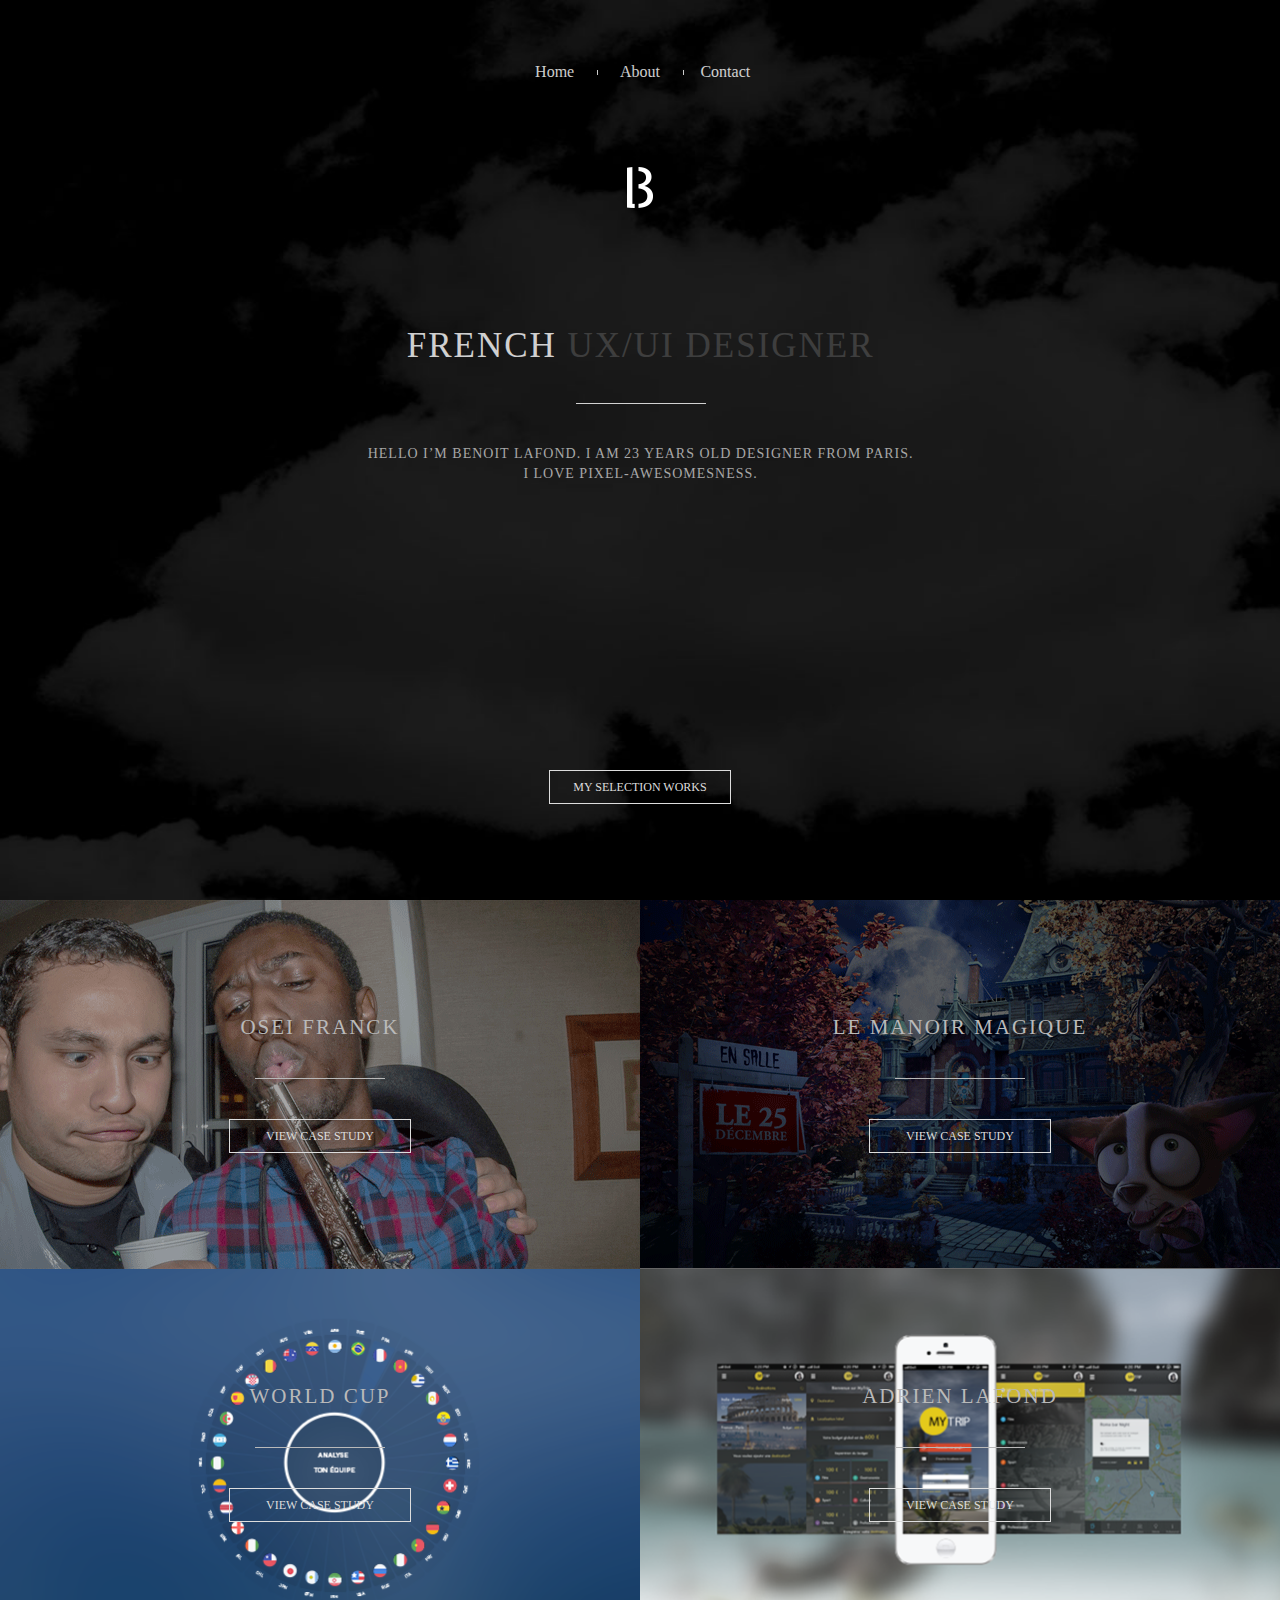
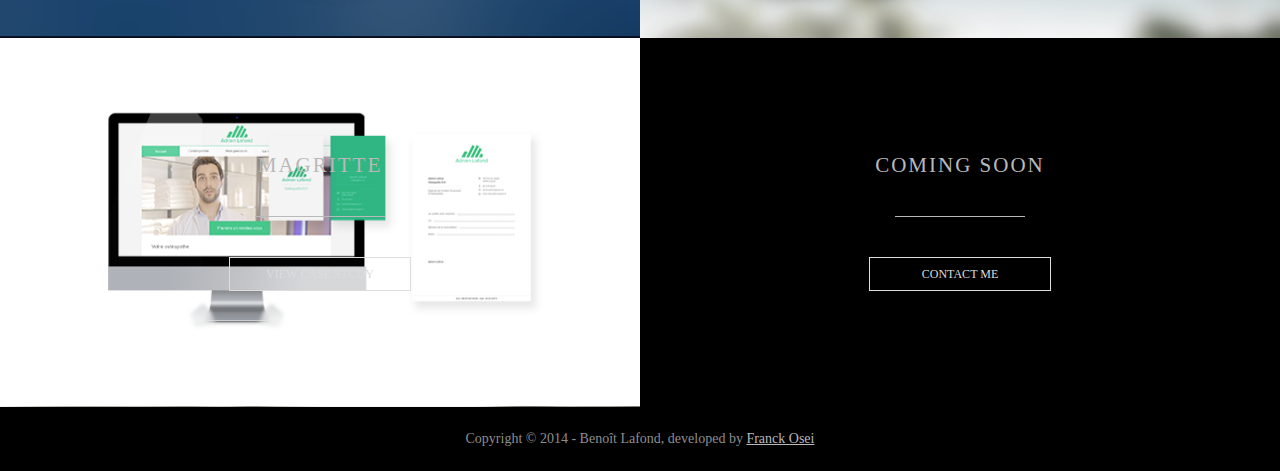
==== commit eb4e6eb7: "projet" ====
--- a/www/index.html
+++ b/www/index.html
@@ -50,7 +50,7 @@
 						  			<div class="left">
 						  				<h1>Who I am</h1>
 						  				<p>
-							  				Lorem ipsum dolor sit amet, consectetur adipisicing elit, sed do eiusmod tempor incididunt ut labore et dolore magna aliqua. Ut enim ad minim veniam, quis nostrud exercitation ullamco laboris nisi ut aliquip ex ea commodo consequat. Duis aute irure dolor in reprehenderit inatur aut odit aut fugit, sed quia consequuntur magni dolores eos qui ratione voluptatem sequi nesciunt. Neque porro quisquam est, qui dolorem ipsum quia dolor sit amet, consectetur, adipisci velit, sed quia non numquam eius modi tempora incidunt ut labore et dolore magnam aliquam. 
+							  				Lorem ipsum dolor sit amet, consectetur adipisicing elit, sed do eiusmod tempor incididunt ut labore et dolore magna aliqua. Ut enim ad minim veniam, quis nostrud exercitation ullamco laboris nisi ut m ipsum quia dolor sit amet, consectetur, adipisci velit, sed quia non numquam eius modi tempora incidunt ut labore et dolore magnam aliquam. 
 						  				</p>
 						  			</div>
 						  			
@@ -99,6 +99,18 @@
   	<div id="middle">
   		<section class="works">
   			
+
+  			<article class="projet-0">
+  				
+  				<div class="text">
+	  				<h1>Osei Franck</h1>
+	  				<div class="separator"></div>
+	  				<div class="btn">
+		  				<a href="#">View case study</a>
+		  			</div>
+  				</div>
+  			</article>
+
   			<article class="projet-1">
   				
   				<div class="text">
@@ -140,11 +152,25 @@
 	  				<h1>Magritte</h1>
 	  				<div class="separator"></div>
 	  				<div class="btn">
-		  				<a href="#">View case study</a>
-		  			</div>
-  				</div>
-	  			
-  			</article>
+		  				<a href="works/magritte.html">View case study</a>
+		  			</div>
+  				</div>
+	  			
+  			</article>
+
+  			<article class="projet-5">
+  			
+  				<div class="text">
+	  				<h1>Coming soon</h1>
+	  				<div class="separator"></div>
+	  				<div class="btn">
+		  				<a href="works/magritte.html">Contact me</a>
+		  			</div> 
+  				</div>
+	  			
+  			</article>
+
+
   			
   		</section>
   	</div>
--- a/www/css/style.css
+++ b/www/css/style.css
@@ -493,6 +493,13 @@
 	transition: background 0.2s ease-in-out;
 }
 
+#middle .works .projet-0 {
+	background-image: url(images/franck.png);
+	background-repeat: no-repeat;
+	background-size: cover;
+	background-position: center;
+}
+
 #middle .works .projet-1{
 	background-image: url(images/le-manoir-enchante.png);
 	background-repeat: no-repeat;
@@ -524,6 +531,14 @@
 	
 }
 
+#middle .works .projet-5 h1 {
+	background-image: #000;
+	background-repeat: no-repeat;
+	background-size: cover;
+	background-position: center;
+	
+}
+
 #middle .works article .text h1{
 	color: #b9b9b9;
 }
@@ -580,6 +595,251 @@
 }
 /*BOTTOM SIDE CSS*/
 
+
+/* MAGRITTE CSS*/
+
+/*ADRIEN LAFOND CSS*/
+
+
+#magritte{
+	background-color: #1d1d1d;
+	height: 100%;
+	width: 100%;
+	margin: 0;
+	padding: 0;
+	font-family: "brandon_grotesqueregular";
+}
+
+#magritte .container{
+	width: 100%;
+	margin: 0 auto;
+}
+
+#magritte header{
+	border-bottom: 1px solid #d2d2d2;
+	margin: 0 auto;
+	width: 980px;
+	height: 140px;
+	padding-top: 0;
+} 
+
+#magritte ul {
+	padding: 30px 0 0 0;
+}
+
+#magritte ul li {
+	float: left;
+	width: 25%;
+	text-align: center;
+	color: #8a8a8a;
+	text-transform: uppercase;
+	font-size: 12px;
+}
+
+
+#magritte #zero {
+	height: 18%;
+	margin-bottom: 50px;
+}
+
+#magritte .top-quit{
+	margin: 0 auto;
+	width: 100%;
+}
+
+#magritte .top-quit .quit-icon{
+	background-image: url(images/quit.png);
+	background-repeat: no-repeat;
+	background-position: center;
+	height: 21px;
+	padding: 0 11px 0 11px;
+	position: absolute;
+	left:0;
+	right: 0;
+	
+}
+
+#magritte .top-quit h1 {
+	text-transform: uppercase;
+	font-family: "brandon_grotesquebold";
+	color: #808080;
+	text-align: center;
+	font-size: 31px;
+	margin-top: 100px;
+	
+	
+}
+
+#magritte .top-quit .separator {
+	border-bottom: 1px solid #808080;
+	margin: 24px auto;
+	width: 2%;
+	border: 1px solid #d2d2d2;
+	
+}
+
+
+#magritte #first {
+	height: 80%;
+	background-repeat: no-repeat;
+	background-size: 50%;
+	background-position: center;
+	margin: 0 auto;
+	width: 980px;
+}
+
+#magritte .lequipe-logo {
+	background-image: url(images/cs-wcl/logo-equipe.png);
+	background-repeat: no-repeat;
+	width: 70px;
+	height: 12px;
+	position: absolute;
+	margin-top:-15px; 
+}
+
+#magritte #first h1 {
+	font-size: 30px;
+	padding-top: 150px;
+	font-family: "brandon_grotesquebold";
+	text-transform: uppercase;
+	color: #808080;
+	position: relative;
+	
+}
+
+#magritte #first .separator {
+	width: 77%;
+	margin: 25px 0 25px 0;
+	
+}
+
+#magritte #first p {
+	width: 40%;
+	margin: 0 auto;
+	font-family: "uni_sans_bookregular";
+	color: #a8a8a8;
+	font-size: 14px;
+	letter-spacing: 1px;
+	line-height: 20px;
+	padding-top: 60px;
+	text-align: center;
+}
+#magritte #first .display-list {
+	position: relative;
+	margin-top: 50px;
+}
+
+
+#magritte #first .display-1 {
+	background: url(images/cs-magritte/display-1.png) no-repeat;
+	height: 634px;
+	width: 416px;
+	margin: 0 auto;
+	position: relative;
+	z-index: 10;
+	
+}
+
+
+#magritte #controllers-fixed{
+	position: relative;
+	top: 0;
+	width: 100%;
+	/* height: 50px; */
+	padding: 25px 0 25px 0;
+	z-index: 99;
+	background-color: #fff;
+	display: none;
+}
+
+#magritte #controllers-fixed.floatable{
+	position: fixed;
+	top: 0;
+	display: block;
+	background-color:rgba(0, 0, 0, 0.5);
+	height: 20px;
+}
+
+
+#magritte #controllers{
+	position: relative;
+	top: 0;
+	width: 100%;
+	/* height: 50px; */
+	padding: 25px 0 25px 0;
+	z-index: 99;
+}
+
+#magritte  .next {
+height: 40px;
+width: 400px;
+right: 50px;
+text-transform: uppercase;
+position: absolute;
+color: #c0c0c0;
+font-size: 12px;
+padding-right: 30px;
+padding-top: 0.3%;
+text-align: right;
+background: url(images/arrows-2.png) no-repeat;
+background-position-x: 100%;
+	
+}
+
+#magritte  .previous {
+	height: 40px;
+	width: 400px;
+	left: 50px;
+	text-transform: uppercase;
+	position: absolute;
+	color: #c0c0c0;
+	font-size: 12px;
+	padding-left: 30px;
+	padding-top: 0.3%;
+	background: url(images/arrows.png) no-repeat;
+	background-position-x: 0px;
+}
+
+#magritte footer p{
+	width: 980px;
+	color: #3a3a3a;
+}
+
+#magritte footer p span{
+	width: 980px;
+	color: #fff;
+}
+
+#magritte #fifth {
+	height: 25%;
+	margin: 350px auto 50px auto;
+	position: relative;
+	width: 980px;
+
+}
+
+#magritte #fifth h1 {
+	font-size: 30px;
+	text-align: center;
+	font-family: "brandon_grotesquebold";
+	text-transform: uppercase;
+	color: #585858;
+	padding-bottom: 75px;
+	
+}
+
+#magritte #fifth .btn {
+	padding-bottom: 25px;
+}
+
+#magritte #fifth .btn a {
+	color: #585858;
+	border: 1px solid #585858;
+}
+
+
+
+/* MAGRITTE CSS*/
 
 /*ADRIEN LAFOND CSS*/
 
@@ -1190,45 +1450,6 @@
 
 /*WC CSS*/
 
-/*icons*/
-
-#worldcup .what{
-	background-image: url(images/what.png);
-	background-repeat: no-repeat;
-	background-position: center;
-	padding: 0px 0 30px 0;
-	height: 22px;
-	
-}
-
-#worldcup .where{
-	background-image: url(images/where.png);
-	background-repeat: no-repeat;
-	background-position: center;
-	padding: 0px 0 30px 0;
-	height: 22px;
-	
-}
-
-#worldcup .who{
-	background-image: url(images/who.png);
-	background-repeat: no-repeat;
-	background-position: center;
-	padding: 0px 0 30px 0;
-	height: 22px;
-	
-}
-
-#worldcup .when{
-	background-image: url(images/when.png);
-	background-repeat: no-repeat;
-	background-position: center;
-	padding: 0px 0 30px 0;
-	height: 22px;
-	
-}
-/*icons*/
-
 #worldcup{
 	background-color: #fff;
 	height: 100%;
@@ -1503,6 +1724,7 @@
 	padding-right : 2px;
 	
 }
+
 
 .third-slide ul {
 	margin: 0;
